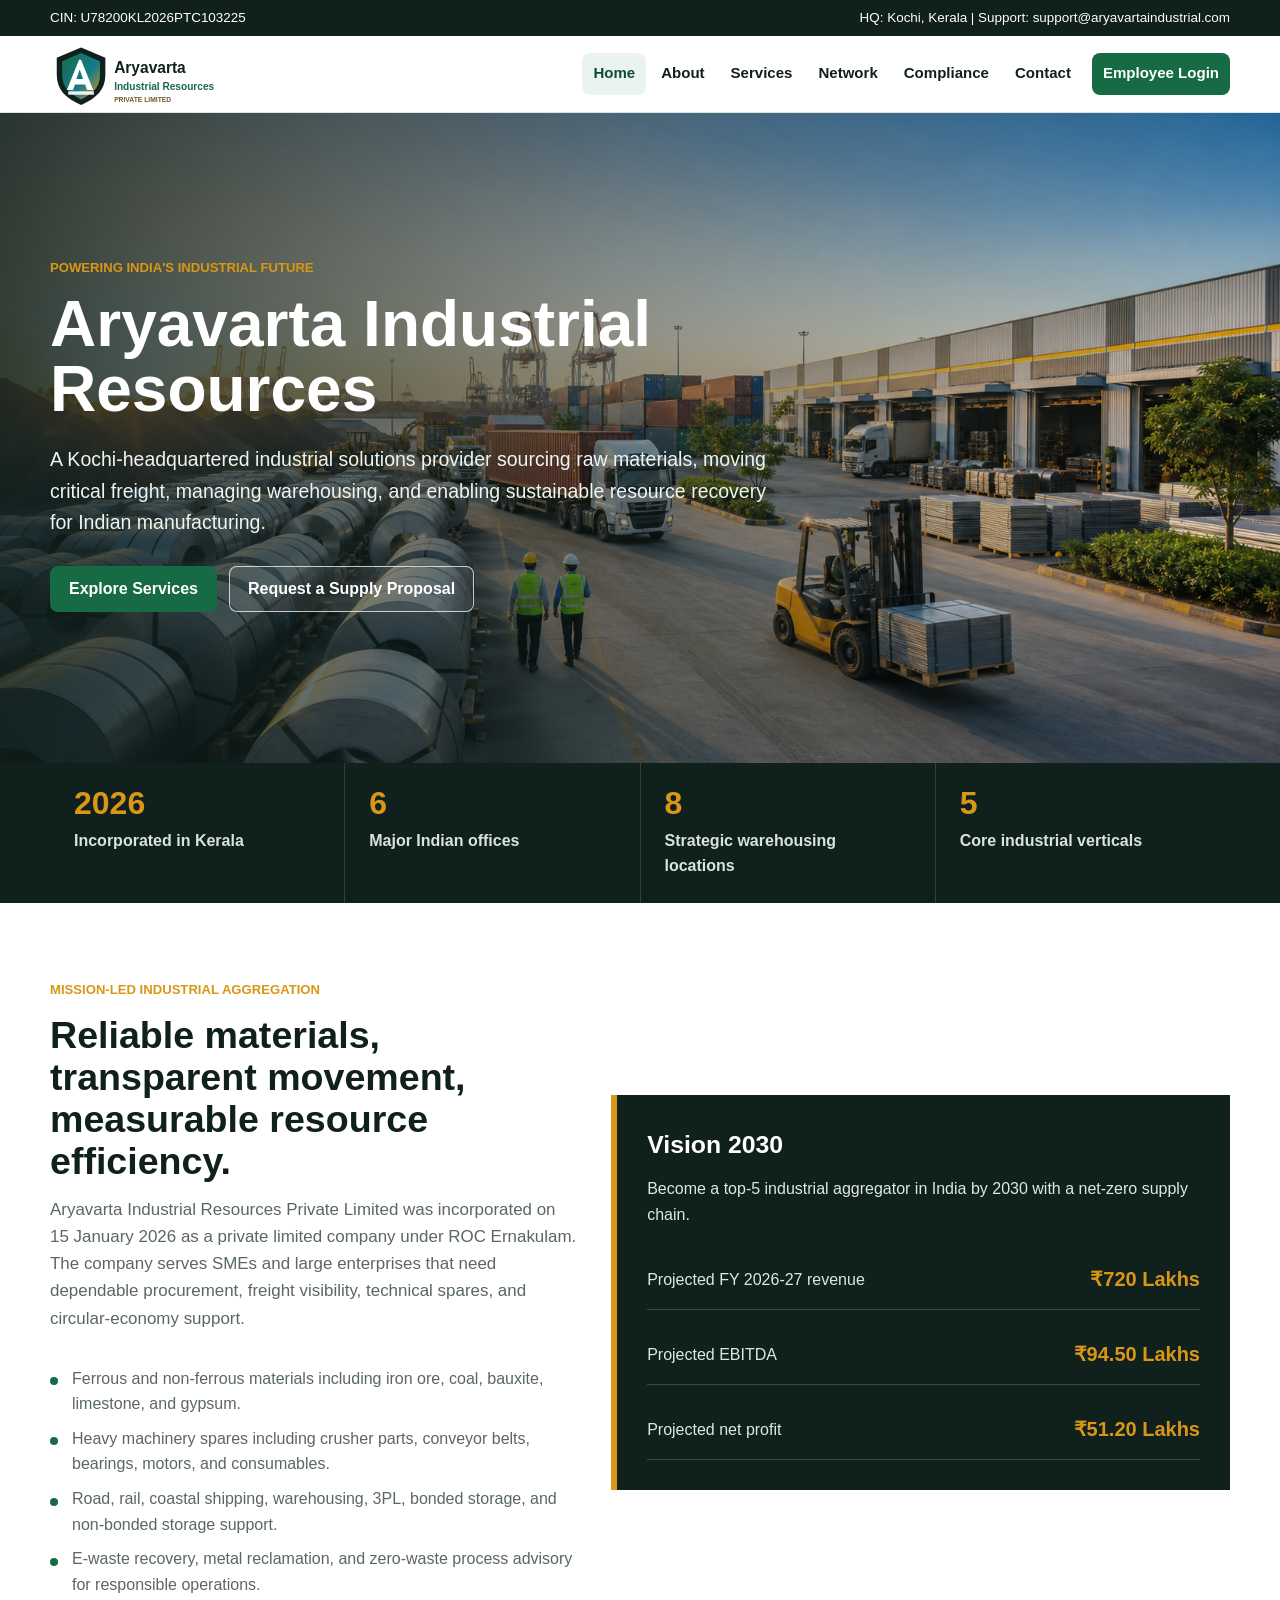
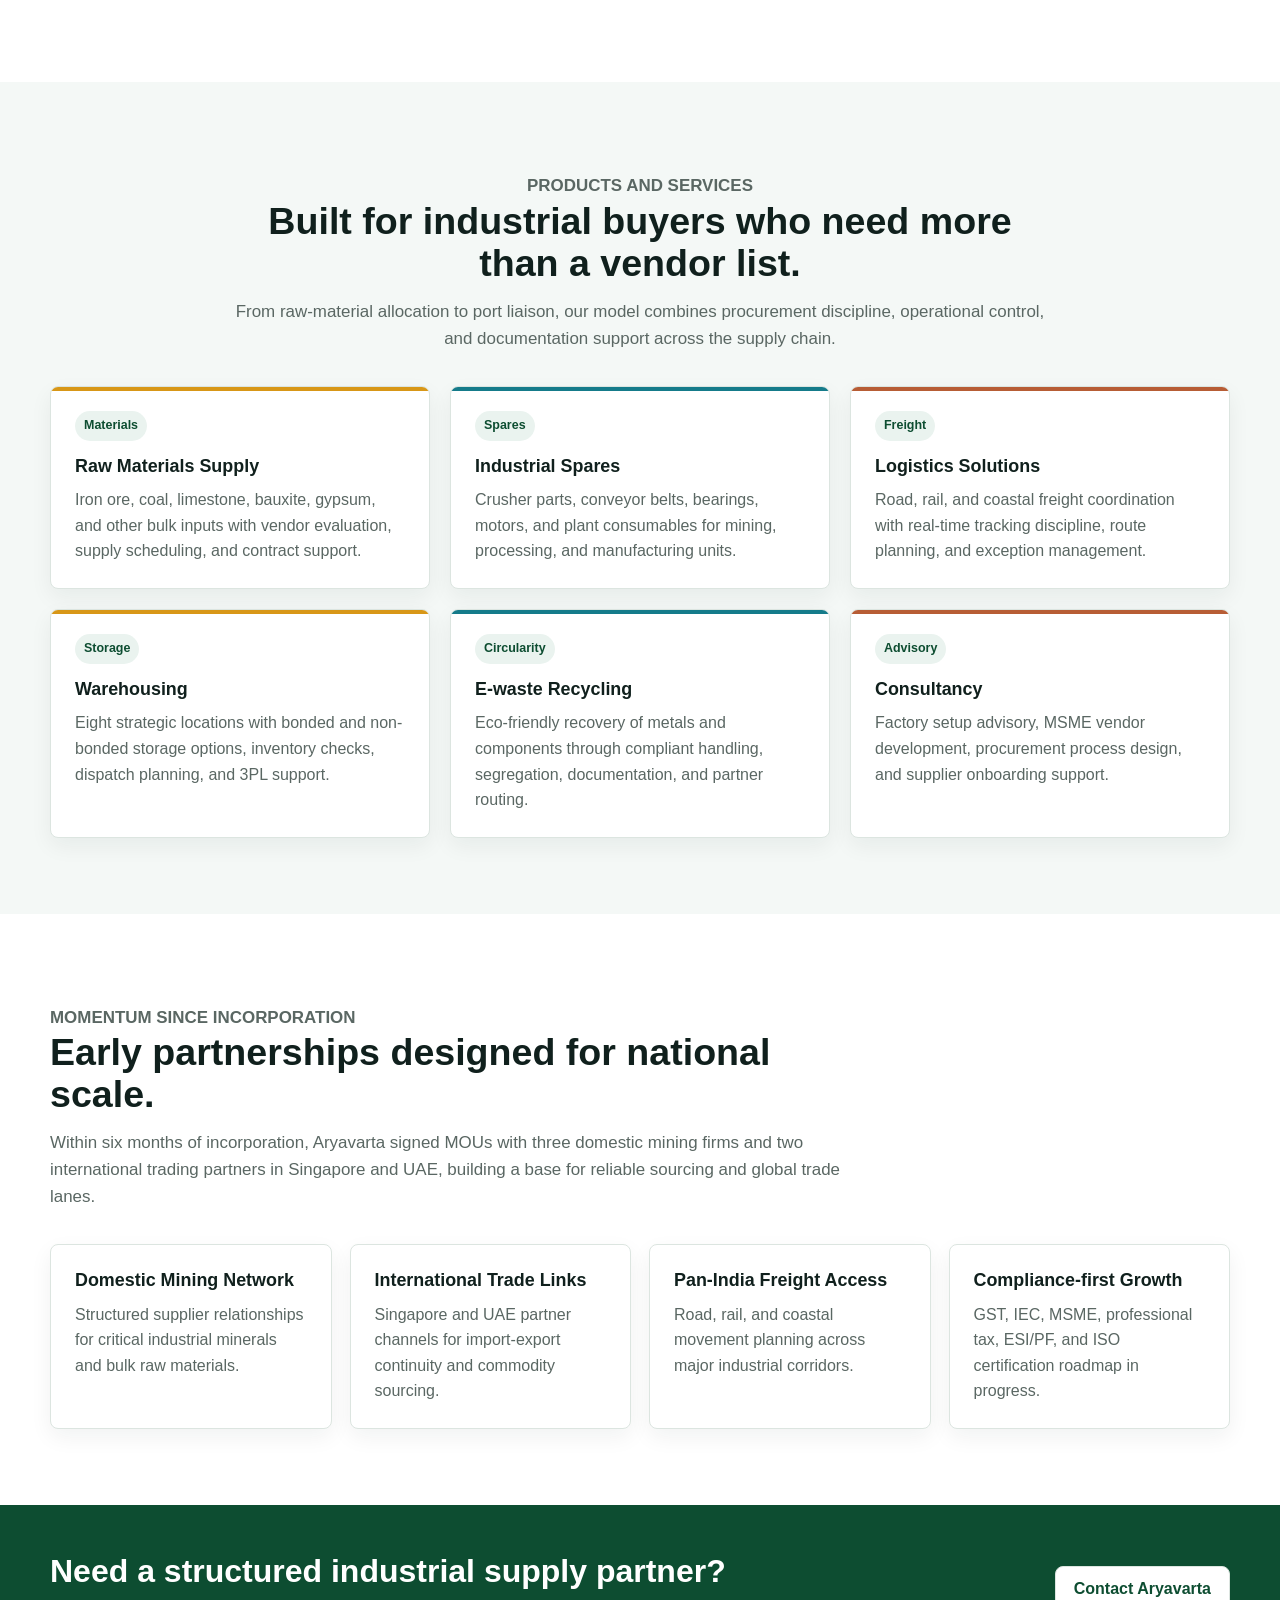
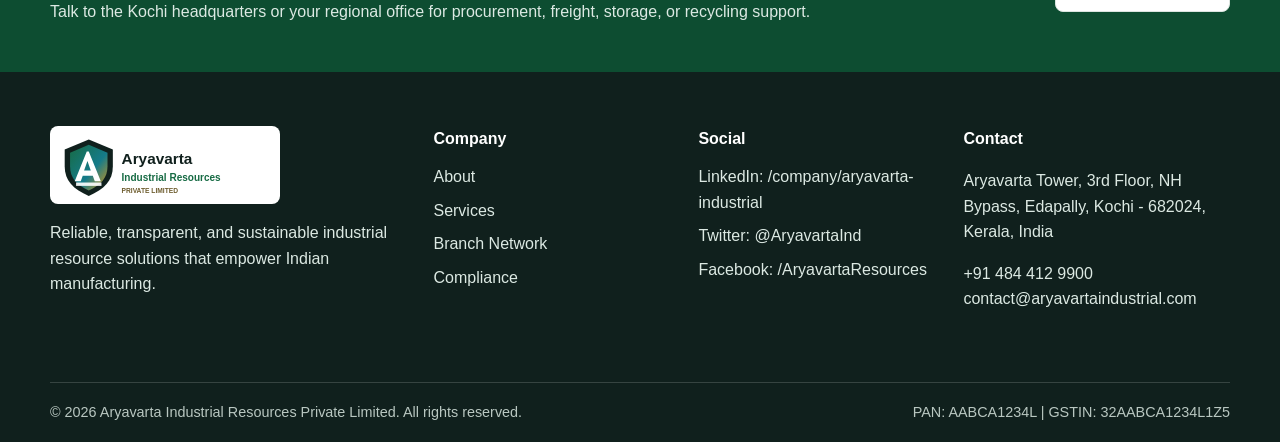
==== index.html @ 8ccda192 "Add files via upload" ====
<!doctype html>
<html lang="en">
<head>
  <meta charset="utf-8">
  <meta name="viewport" content="width=device-width, initial-scale=1">
  <title>Aryavarta Industrial Resources Private Limited</title>
  <meta name="description" content="Aryavarta Industrial Resources Private Limited is a Kochi-headquartered industrial solutions provider for raw materials, logistics, warehousing, spares, e-waste recycling, and MSME advisory.">
  <link rel="icon" href="assets/images/favicon.svg" type="image/svg+xml">
  <link rel="stylesheet" href="assets/css/styles.css">
</head>
<body>
  <a class="skip-link" href="#main">Skip to content</a>
  <header class="site-header">
    <div class="top-strip">
      <div class="wrap">
        <span>CIN: U78200KL2026PTC103225</span>
        <span>HQ: Kochi, Kerala | Support: support@aryavartaindustrial.com</span>
      </div>
    </div>
    <nav class="navbar" aria-label="Primary navigation">
      <div class="wrap">
        <a class="brand" href="index.html" aria-label="Aryavarta Industrial Resources home">
          <img src="assets/images/logo.svg" alt="Aryavarta Industrial Resources Private Limited">
        </a>
        <button class="nav-toggle" type="button" aria-label="Open navigation" aria-expanded="false">
          <span aria-hidden="true"></span>
        </button>
        <div class="primary-nav">
          <a href="index.html">Home</a>
          <a href="about.html">About</a>
          <a href="services.html">Services</a>
          <a href="network.html">Network</a>
          <a href="compliance.html">Compliance</a>
          <a href="contact.html">Contact</a>
          <a class="portal-link" href="employee-login.html">Employee Login</a>
        </div>
      </div>
    </nav>
  </header>

  <main id="main">
    <section class="hero">
      <div class="wrap">
        <div class="hero-copy">
          <p class="eyebrow">Powering India's Industrial Future</p>
          <h1>Aryavarta Industrial Resources</h1>
          <p class="lead">A Kochi-headquartered industrial solutions provider sourcing raw materials, moving critical freight, managing warehousing, and enabling sustainable resource recovery for Indian manufacturing.</p>
          <div class="hero-actions">
            <a class="button" href="services.html">Explore Services</a>
            <a class="button secondary" href="contact.html">Request a Supply Proposal</a>
          </div>
        </div>
      </div>
    </section>

    <section class="stats-band" aria-label="Company highlights">
      <div class="wrap">
        <div class="stats-grid">
          <div class="stat"><strong>2026</strong><span>Incorporated in Kerala</span></div>
          <div class="stat"><strong>6</strong><span>Major Indian offices</span></div>
          <div class="stat"><strong>8</strong><span>Strategic warehousing locations</span></div>
          <div class="stat"><strong>5</strong><span>Core industrial verticals</span></div>
        </div>
      </div>
    </section>

    <section class="section">
      <div class="wrap split-panel">
        <div>
          <p class="eyebrow">Mission-led industrial aggregation</p>
          <div class="section-header">
            <h2>Reliable materials, transparent movement, measurable resource efficiency.</h2>
            <p>Aryavarta Industrial Resources Private Limited was incorporated on 15 January 2026 as a private limited company under ROC Ernakulam. The company serves SMEs and large enterprises that need dependable procurement, freight visibility, technical spares, and circular-economy support.</p>
          </div>
          <ul class="check-list">
            <li>Ferrous and non-ferrous materials including iron ore, coal, bauxite, limestone, and gypsum.</li>
            <li>Heavy machinery spares including crusher parts, conveyor belts, bearings, motors, and consumables.</li>
            <li>Road, rail, coastal shipping, warehousing, 3PL, bonded storage, and non-bonded storage support.</li>
            <li>E-waste recovery, metal reclamation, and zero-waste process advisory for responsible operations.</li>
          </ul>
        </div>
        <aside class="highlight-panel">
          <h3>Vision 2030</h3>
          <p>Become a top-5 industrial aggregator in India by 2030 with a net-zero supply chain.</p>
          <div class="metric-list">
            <div class="metric-item"><span>Projected FY 2026-27 revenue</span><strong>&#8377;720 Lakhs</strong></div>
            <div class="metric-item"><span>Projected EBITDA</span><strong>&#8377;94.50 Lakhs</strong></div>
            <div class="metric-item"><span>Projected net profit</span><strong>&#8377;51.20 Lakhs</strong></div>
          </div>
        </aside>
      </div>
    </section>

    <section class="section soft">
      <div class="wrap">
        <div class="section-header center">
          <p class="eyebrow">Products and services</p>
          <h2>Built for industrial buyers who need more than a vendor list.</h2>
          <p>From raw-material allocation to port liaison, our model combines procurement discipline, operational control, and documentation support across the supply chain.</p>
        </div>
        <div class="grid-3">
          <article class="service-card">
            <span class="service-meta">Materials</span>
            <h3>Raw Materials Supply</h3>
            <p>Iron ore, coal, limestone, bauxite, gypsum, and other bulk inputs with vendor evaluation, supply scheduling, and contract support.</p>
          </article>
          <article class="service-card">
            <span class="service-meta">Spares</span>
            <h3>Industrial Spares</h3>
            <p>Crusher parts, conveyor belts, bearings, motors, and plant consumables for mining, processing, and manufacturing units.</p>
          </article>
          <article class="service-card">
            <span class="service-meta">Freight</span>
            <h3>Logistics Solutions</h3>
            <p>Road, rail, and coastal freight coordination with real-time tracking discipline, route planning, and exception management.</p>
          </article>
          <article class="service-card">
            <span class="service-meta">Storage</span>
            <h3>Warehousing</h3>
            <p>Eight strategic locations with bonded and non-bonded storage options, inventory checks, dispatch planning, and 3PL support.</p>
          </article>
          <article class="service-card">
            <span class="service-meta">Circularity</span>
            <h3>E-waste Recycling</h3>
            <p>Eco-friendly recovery of metals and components through compliant handling, segregation, documentation, and partner routing.</p>
          </article>
          <article class="service-card">
            <span class="service-meta">Advisory</span>
            <h3>Consultancy</h3>
            <p>Factory setup advisory, MSME vendor development, procurement process design, and supplier onboarding support.</p>
          </article>
        </div>
      </div>
    </section>

    <section class="section">
      <div class="wrap">
        <div class="section-header">
          <p class="eyebrow">Momentum since incorporation</p>
          <h2>Early partnerships designed for national scale.</h2>
          <p>Within six months of incorporation, Aryavarta signed MOUs with three domestic mining firms and two international trading partners in Singapore and UAE, building a base for reliable sourcing and global trade lanes.</p>
        </div>
        <div class="grid-4">
          <div class="card"><h3>Domestic Mining Network</h3><p>Structured supplier relationships for critical industrial minerals and bulk raw materials.</p></div>
          <div class="card"><h3>International Trade Links</h3><p>Singapore and UAE partner channels for import-export continuity and commodity sourcing.</p></div>
          <div class="card"><h3>Pan-India Freight Access</h3><p>Road, rail, and coastal movement planning across major industrial corridors.</p></div>
          <div class="card"><h3>Compliance-first Growth</h3><p>GST, IEC, MSME, professional tax, ESI/PF, and ISO certification roadmap in progress.</p></div>
        </div>
      </div>
    </section>

    <section class="cta-band">
      <div class="wrap">
        <div>
          <h2>Need a structured industrial supply partner?</h2>
          <p>Talk to the Kochi headquarters or your regional office for procurement, freight, storage, or recycling support.</p>
        </div>
        <a class="button light" href="contact.html">Contact Aryavarta</a>
      </div>
    </section>
  </main>

  <footer class="site-footer">
    <div class="wrap footer-main">
      <div>
        <img class="footer-logo" src="assets/images/logo.svg" alt="Aryavarta Industrial Resources">
        <p>Reliable, transparent, and sustainable industrial resource solutions that empower Indian manufacturing.</p>
      </div>
      <div>
        <h3>Company</h3>
        <ul>
          <li><a href="about.html">About</a></li>
          <li><a href="services.html">Services</a></li>
          <li><a href="network.html">Branch Network</a></li>
          <li><a href="compliance.html">Compliance</a></li>
        </ul>
      </div>
      <div>
        <h3>Social</h3>
        <ul>
          <li>LinkedIn: /company/aryavarta-industrial</li>
          <li>Twitter: @AryavartaInd</li>
          <li>Facebook: /AryavartaResources</li>
        </ul>
      </div>
      <div>
        <h3>Contact</h3>
        <p>Aryavarta Tower, 3rd Floor, NH Bypass, Edapally, Kochi - 682024, Kerala, India</p>
        <p>+91 484 412 9900<br>contact@aryavartaindustrial.com</p>
      </div>
    </div>
    <div class="wrap footer-bottom">
      <span>&copy; 2026 Aryavarta Industrial Resources Private Limited. All rights reserved.</span>
      <span>PAN: AABCA1234L | GSTIN: 32AABCA1234L1Z5</span>
    </div>
  </footer>
  <script src="assets/js/main.js"></script>
</body>
</html>
---- assets/css/styles.css ----
:root {
  --ink: #10201d;
  --text: #1d2b27;
  --muted: #5a6763;
  --line: #dce5e0;
  --soft: #f4f8f6;
  --white: #ffffff;
  --green: #176b44;
  --green-dark: #0d4d31;
  --teal: #157b8a;
  --gold: #d89717;
  --copper: #b75d35;
  --danger: #9e3330;
  --shadow: 0 16px 40px rgba(16, 32, 29, 0.12);
  --radius: 8px;
  --page: 1180px;
}

* {
  box-sizing: border-box;
}

html {
  scroll-behavior: smooth;
}

body {
  margin: 0;
  color: var(--text);
  background: var(--white);
  font-family: Arial, Helvetica, sans-serif;
  line-height: 1.6;
}

img {
  display: block;
  max-width: 100%;
}

a {
  color: inherit;
}

button,
input,
textarea,
select {
  font: inherit;
}

.wrap {
  width: min(var(--page), calc(100% - 40px));
  margin: 0 auto;
}

.site-header {
  position: sticky;
  top: 0;
  z-index: 40;
  background: rgba(255, 255, 255, 0.96);
  border-bottom: 1px solid var(--line);
  backdrop-filter: blur(12px);
}

.top-strip {
  background: var(--ink);
  color: var(--white);
  font-size: 0.84rem;
}

.top-strip .wrap {
  display: flex;
  justify-content: space-between;
  gap: 18px;
  padding: 7px 0;
}

.navbar .wrap {
  position: relative;
  display: flex;
  align-items: center;
  justify-content: space-between;
  gap: 20px;
  min-height: 76px;
}

.brand {
  display: inline-flex;
  align-items: center;
  gap: 12px;
  text-decoration: none;
  color: var(--ink);
  min-width: 238px;
}

.brand img {
  width: 216px;
  height: auto;
}

.primary-nav {
  display: flex;
  align-items: center;
  justify-content: flex-end;
  gap: 4px;
}

.primary-nav a {
  display: inline-flex;
  min-height: 42px;
  align-items: center;
  padding: 0 11px;
  border-radius: var(--radius);
  color: var(--ink);
  text-decoration: none;
  font-size: 0.94rem;
  font-weight: 700;
}

.primary-nav a:hover,
.primary-nav a:focus-visible,
.primary-nav a.active {
  color: var(--green-dark);
  background: #eaf3ef;
  outline: none;
}

.primary-nav .portal-link {
  margin-left: 6px;
  color: var(--white);
  background: var(--green);
}

.primary-nav .portal-link:hover,
.primary-nav .portal-link:focus-visible,
.primary-nav .portal-link.active {
  color: var(--white);
  background: var(--green-dark);
}

.nav-toggle {
  display: none;
  width: 44px;
  height: 44px;
  align-items: center;
  justify-content: center;
  border: 1px solid var(--line);
  border-radius: var(--radius);
  color: var(--ink);
  background: var(--white);
  cursor: pointer;
}

.nav-toggle span {
  display: block;
  width: 19px;
  height: 2px;
  background: currentColor;
  box-shadow: 0 6px 0 currentColor, 0 -6px 0 currentColor;
}

.hero {
  min-height: 650px;
  display: flex;
  align-items: center;
  color: var(--white);
  background-image:
    linear-gradient(90deg, rgba(16, 32, 29, 0.86), rgba(16, 32, 29, 0.45) 48%, rgba(16, 32, 29, 0.08)),
    url("../images/industrial-supply-chain-hero.png");
  background-position: center;
  background-size: cover;
}

.hero-copy {
  max-width: 820px;
  padding: 64px 0 70px;
}

.eyebrow {
  margin: 0 0 14px;
  color: var(--gold);
  font-size: 0.82rem;
  font-weight: 800;
  letter-spacing: 0;
  text-transform: uppercase;
}

.hero h1 {
  margin: 0;
  max-width: 780px;
  font-size: 4rem;
  line-height: 1.02;
  letter-spacing: 0;
}

.hero .lead {
  margin: 22px 0 0;
  max-width: 720px;
  color: #edf5f1;
  font-size: 1.22rem;
}

.hero-actions,
.action-row {
  display: flex;
  flex-wrap: wrap;
  align-items: center;
  gap: 12px;
  margin-top: 28px;
}

.button {
  display: inline-flex;
  min-height: 46px;
  align-items: center;
  justify-content: center;
  gap: 8px;
  padding: 0 18px;
  border: 1px solid transparent;
  border-radius: var(--radius);
  color: var(--white);
  background: var(--green);
  text-decoration: none;
  font-weight: 800;
  cursor: pointer;
}

.button:hover,
.button:focus-visible {
  background: var(--green-dark);
  outline: none;
}

.button.secondary {
  color: var(--white);
  border-color: rgba(255, 255, 255, 0.72);
  background: rgba(255, 255, 255, 0.08);
}

.button.secondary:hover,
.button.secondary:focus-visible {
  color: var(--ink);
  background: var(--white);
}

.button.light {
  color: var(--green-dark);
  border-color: var(--line);
  background: var(--white);
}

.button.light:hover,
.button.light:focus-visible {
  color: var(--white);
  background: var(--green-dark);
}

.stats-band {
  background: var(--ink);
  color: var(--white);
}

.stats-grid {
  display: grid;
  grid-template-columns: repeat(4, 1fr);
  gap: 1px;
  background: rgba(255, 255, 255, 0.14);
}

.stat {
  min-height: 118px;
  padding: 24px;
  background: var(--ink);
}

.stat strong {
  display: block;
  font-size: 2rem;
  line-height: 1;
  color: var(--gold);
}

.stat span {
  display: block;
  margin-top: 9px;
  color: #d7e4de;
  font-weight: 700;
}

.section {
  padding: 76px 0;
}

.section.soft {
  background: var(--soft);
}

.section.dark {
  color: var(--white);
  background: var(--ink);
}

.section-header {
  max-width: 820px;
  margin-bottom: 34px;
}

.section-header.center {
  margin-right: auto;
  margin-left: auto;
  text-align: center;
}

.section-header h2,
.page-hero h1 {
  margin: 0;
  color: var(--ink);
  font-size: 2.35rem;
  line-height: 1.12;
  letter-spacing: 0;
}

.section.dark .section-header h2,
.section.dark .section-header p,
.section.dark .eyebrow {
  color: var(--white);
}

.section-header p,
.page-hero p {
  margin: 14px 0 0;
  color: var(--muted);
  font-size: 1.06rem;
}

.section.dark p,
.section.dark li {
  color: #dce9e3;
}

.grid-2 {
  display: grid;
  grid-template-columns: minmax(0, 1fr) minmax(0, 1fr);
  gap: 28px;
}

.grid-3 {
  display: grid;
  grid-template-columns: repeat(3, minmax(0, 1fr));
  gap: 20px;
}

.grid-4 {
  display: grid;
  grid-template-columns: repeat(4, minmax(0, 1fr));
  gap: 18px;
}

.card,
.office-card,
.service-card,
.leader-card,
.contact-card,
.login-panel {
  border: 1px solid var(--line);
  border-radius: var(--radius);
  background: var(--white);
  box-shadow: 0 8px 22px rgba(16, 32, 29, 0.06);
}

.card,
.office-card,
.service-card,
.contact-card {
  padding: 24px;
}

.card h3,
.office-card h3,
.service-card h3,
.leader-card h3,
.contact-card h3 {
  margin: 0 0 9px;
  color: var(--ink);
  font-size: 1.12rem;
  line-height: 1.3;
}

.card p,
.office-card p,
.service-card p,
.contact-card p {
  margin: 0;
  color: var(--muted);
}

.service-card {
  position: relative;
  overflow: hidden;
}

.service-card::before {
  content: "";
  position: absolute;
  inset: 0 0 auto;
  height: 4px;
  background: var(--gold);
}

.service-card:nth-child(2)::before,
.service-card:nth-child(5)::before {
  background: var(--teal);
}

.service-card:nth-child(3)::before,
.service-card:nth-child(6)::before {
  background: var(--copper);
}

.service-meta {
  display: inline-flex;
  margin-bottom: 14px;
  padding: 5px 9px;
  border-radius: 999px;
  color: var(--green-dark);
  background: #eaf3ef;
  font-size: 0.78rem;
  font-weight: 800;
}

.feature-list,
.check-list,
.plain-list {
  margin: 16px 0 0;
  padding: 0;
  list-style: none;
}

.feature-list li,
.check-list li,
.plain-list li {
  position: relative;
  margin: 9px 0;
  padding-left: 22px;
  color: var(--muted);
}

.feature-list li::before,
.check-list li::before {
  content: "";
  position: absolute;
  left: 0;
  top: 0.72em;
  width: 8px;
  height: 8px;
  border-radius: 50%;
  background: var(--green);
}

.plain-list li::before {
  content: "";
  position: absolute;
  left: 0;
  top: 0.74em;
  width: 10px;
  height: 2px;
  background: var(--gold);
}

.split-panel {
  display: grid;
  grid-template-columns: minmax(0, 0.92fr) minmax(0, 1.08fr);
  gap: 34px;
  align-items: center;
}

.highlight-panel {
  padding: 30px;
  border-left: 6px solid var(--gold);
  background: var(--ink);
  color: var(--white);
}

.highlight-panel h3 {
  margin: 0 0 12px;
  font-size: 1.55rem;
}

.highlight-panel p {
  margin: 0;
  color: #dce9e3;
}

.metric-list {
  display: grid;
  gap: 14px;
  margin: 22px 0 0;
}

.metric-item {
  display: flex;
  align-items: center;
  justify-content: space-between;
  gap: 20px;
  padding: 14px 0;
  border-bottom: 1px solid rgba(255, 255, 255, 0.18);
}

.metric-item span {
  color: #dce9e3;
}

.metric-item strong {
  color: var(--gold);
  font-size: 1.25rem;
}

.page-hero {
  padding: 72px 0 54px;
  border-bottom: 1px solid var(--line);
  background:
    linear-gradient(90deg, rgba(244, 248, 246, 0.96), rgba(244, 248, 246, 0.88)),
    url("../images/industrial-supply-chain-hero.png");
  background-position: center;
  background-size: cover;
}

.breadcrumbs {
  margin: 0 0 12px;
  color: var(--green-dark);
  font-size: 0.88rem;
  font-weight: 800;
}

.leader-card {
  overflow: hidden;
}

.leader-top {
  display: flex;
  align-items: center;
  gap: 16px;
  padding: 20px;
  border-bottom: 1px solid var(--line);
}

.avatar {
  width: 58px;
  height: 58px;
  flex: 0 0 58px;
  display: grid;
  place-items: center;
  border-radius: 50%;
  color: var(--white);
  background: var(--green);
  font-weight: 900;
}

.leader-body {
  padding: 20px;
}

.leader-body p {
  margin: 0;
  color: var(--muted);
}

.definition-table,
.data-table {
  width: 100%;
  border-collapse: collapse;
  overflow: hidden;
  border: 1px solid var(--line);
  border-radius: var(--radius);
  background: var(--white);
}

.definition-table th,
.definition-table td,
.data-table th,
.data-table td {
  padding: 14px 16px;
  border-bottom: 1px solid var(--line);
  text-align: left;
  vertical-align: top;
}

.definition-table th,
.data-table th {
  width: 34%;
  color: var(--ink);
  background: #edf4f1;
}

.data-table thead th {
  width: auto;
  color: var(--white);
  background: var(--ink);
}

.definition-table tr:last-child th,
.definition-table tr:last-child td,
.data-table tr:last-child th,
.data-table tr:last-child td {
  border-bottom: 0;
}

.timeline {
  display: grid;
  gap: 18px;
  margin-top: 24px;
}

.timeline-item {
  display: grid;
  grid-template-columns: 130px 1fr;
  gap: 20px;
  padding: 20px 0;
  border-bottom: 1px solid var(--line);
}

.timeline-item time {
  color: var(--green-dark);
  font-weight: 900;
}

.timeline-item h3 {
  margin: 0 0 6px;
  color: var(--ink);
}

.timeline-item p {
  margin: 0;
  color: var(--muted);
}

.network-map {
  display: grid;
  grid-template-columns: repeat(6, 1fr);
  gap: 10px;
  margin-top: 28px;
}

.network-node {
  min-height: 112px;
  display: flex;
  flex-direction: column;
  justify-content: space-between;
  padding: 16px;
  border: 1px solid var(--line);
  border-radius: var(--radius);
  background: var(--white);
}

.network-node strong {
  color: var(--ink);
}

.network-node span {
  color: var(--muted);
  font-size: 0.88rem;
}

.network-node.hq {
  color: var(--white);
  border-color: var(--green-dark);
  background: var(--green-dark);
}

.network-node.hq strong,
.network-node.hq span {
  color: var(--white);
}

.contact-layout,
.login-layout {
  display: grid;
  grid-template-columns: minmax(0, 0.9fr) minmax(0, 1.1fr);
  gap: 28px;
  align-items: start;
}

.form {
  display: grid;
  gap: 16px;
}

.field {
  display: grid;
  gap: 7px;
}

.field label {
  color: var(--ink);
  font-weight: 800;
}

.field input,
.field textarea,
.field select {
  width: 100%;
  min-height: 46px;
  padding: 10px 12px;
  border: 1px solid #cbd8d2;
  border-radius: var(--radius);
  color: var(--text);
  background: var(--white);
}

.field textarea {
  min-height: 126px;
  resize: vertical;
}

.field input:focus,
.field textarea:focus,
.field select:focus {
  border-color: var(--teal);
  outline: 3px solid rgba(21, 123, 138, 0.16);
}

.form-note,
.form-status {
  margin: 0;
  color: var(--muted);
  font-size: 0.92rem;
}

.form-status.success {
  color: var(--green-dark);
  font-weight: 800;
}

.form-status.error {
  color: var(--danger);
  font-weight: 800;
}

.login-panel {
  padding: 28px;
}

.login-panel h2 {
  margin: 0 0 8px;
  color: var(--ink);
}

.credential-note {
  padding: 12px 14px;
  border: 1px solid #f0d796;
  border-radius: var(--radius);
  color: #60450b;
  background: #fff8e6;
  font-size: 0.92rem;
}

.portal-panel {
  display: none;
  padding: 28px;
  border: 1px solid var(--line);
  border-radius: var(--radius);
  background: var(--white);
  box-shadow: var(--shadow);
}

.portal-panel.active {
  display: block;
}

.portal-grid {
  display: grid;
  grid-template-columns: repeat(3, minmax(0, 1fr));
  gap: 16px;
  margin-top: 20px;
}

.portal-tile {
  padding: 18px;
  border: 1px solid var(--line);
  border-radius: var(--radius);
  background: var(--soft);
}

.portal-tile strong {
  display: block;
  color: var(--ink);
}

.portal-tile span {
  color: var(--muted);
  font-size: 0.9rem;
}

.office-directory {
  display: grid;
  gap: 14px;
}

.office-card small {
  display: block;
  margin-bottom: 9px;
  color: var(--green-dark);
  font-weight: 900;
}

.cta-band {
  padding: 48px 0;
  color: var(--white);
  background: var(--green-dark);
}

.cta-band .wrap {
  display: flex;
  align-items: center;
  justify-content: space-between;
  gap: 24px;
}

.cta-band h2 {
  margin: 0;
  font-size: 2rem;
  line-height: 1.15;
}

.cta-band p {
  margin: 9px 0 0;
  color: #dce9e3;
}

.site-footer {
  color: #dce9e3;
  background: var(--ink);
}

.footer-main {
  display: grid;
  grid-template-columns: 1.2fr 0.8fr 0.8fr 0.9fr;
  gap: 28px;
  padding: 54px 0;
}

.footer-main h3 {
  margin: 0 0 12px;
  color: var(--white);
  font-size: 1rem;
}

.footer-main p,
.footer-main li,
.footer-main a {
  color: #dce9e3;
  text-decoration: none;
}

.footer-main ul {
  margin: 0;
  padding: 0;
  list-style: none;
}

.footer-main li {
  margin: 8px 0;
}

.footer-logo {
  width: 230px;
  max-width: 100%;
  padding: 8px;
  border-radius: var(--radius);
  background: var(--white);
}

.footer-bottom {
  display: flex;
  justify-content: space-between;
  gap: 20px;
  padding: 18px 0;
  border-top: 1px solid rgba(255, 255, 255, 0.16);
  color: #b9c7c1;
  font-size: 0.9rem;
}

.skip-link {
  position: absolute;
  left: 16px;
  top: -80px;
  z-index: 80;
  padding: 10px 12px;
  color: var(--white);
  background: var(--green-dark);
  border-radius: var(--radius);
}

.skip-link:focus {
  top: 16px;
}

@media (max-width: 1020px) {
  .primary-nav {
    position: absolute;
    top: 76px;
    right: 0;
    left: 0;
    display: none;
    flex-direction: column;
    align-items: stretch;
    padding: 12px;
    border: 1px solid var(--line);
    border-radius: var(--radius);
    background: var(--white);
    box-shadow: var(--shadow);
  }

  .primary-nav.open {
    display: flex;
  }

  .primary-nav a,
  .primary-nav .portal-link {
    min-height: 46px;
    margin-left: 0;
    justify-content: flex-start;
  }

  .nav-toggle {
    display: inline-flex;
  }

  .grid-4,
  .stats-grid {
    grid-template-columns: repeat(2, 1fr);
  }

  .grid-3,
  .network-map,
  .footer-main,
  .portal-grid {
    grid-template-columns: repeat(2, minmax(0, 1fr));
  }

  .split-panel,
  .contact-layout,
  .login-layout {
    grid-template-columns: 1fr;
  }

  .hero {
    min-height: 590px;
  }

  .hero h1 {
    font-size: 3.1rem;
  }
}

@media (max-width: 720px) {
  .wrap {
    width: min(100% - 28px, var(--page));
  }

  .top-strip .wrap,
  .cta-band .wrap,
  .footer-bottom {
    flex-direction: column;
    align-items: flex-start;
  }

  .top-strip .wrap {
    gap: 4px;
  }

  .brand {
    min-width: auto;
  }

  .brand img {
    width: 188px;
  }

  .hero {
    min-height: 560px;
    background-position: center right;
  }

  .hero-copy {
    padding: 48px 0 58px;
  }

  .hero h1 {
    font-size: 2.45rem;
    line-height: 1.08;
  }

  .hero .lead {
    font-size: 1.04rem;
  }

  .section {
    padding: 56px 0;
  }

  .section-header h2,
  .page-hero h1,
  .cta-band h2 {
    font-size: 2rem;
  }

  .grid-2,
  .grid-3,
  .grid-4,
  .stats-grid,
  .network-map,
  .footer-main,
  .portal-grid {
    grid-template-columns: 1fr;
  }

  .timeline-item {
    grid-template-columns: 1fr;
    gap: 6px;
  }

  .definition-table th,
  .definition-table td,
  .data-table th,
  .data-table td {
    display: block;
    width: 100%;
  }

  .definition-table th,
  .data-table th {
    border-bottom: 0;
  }
}
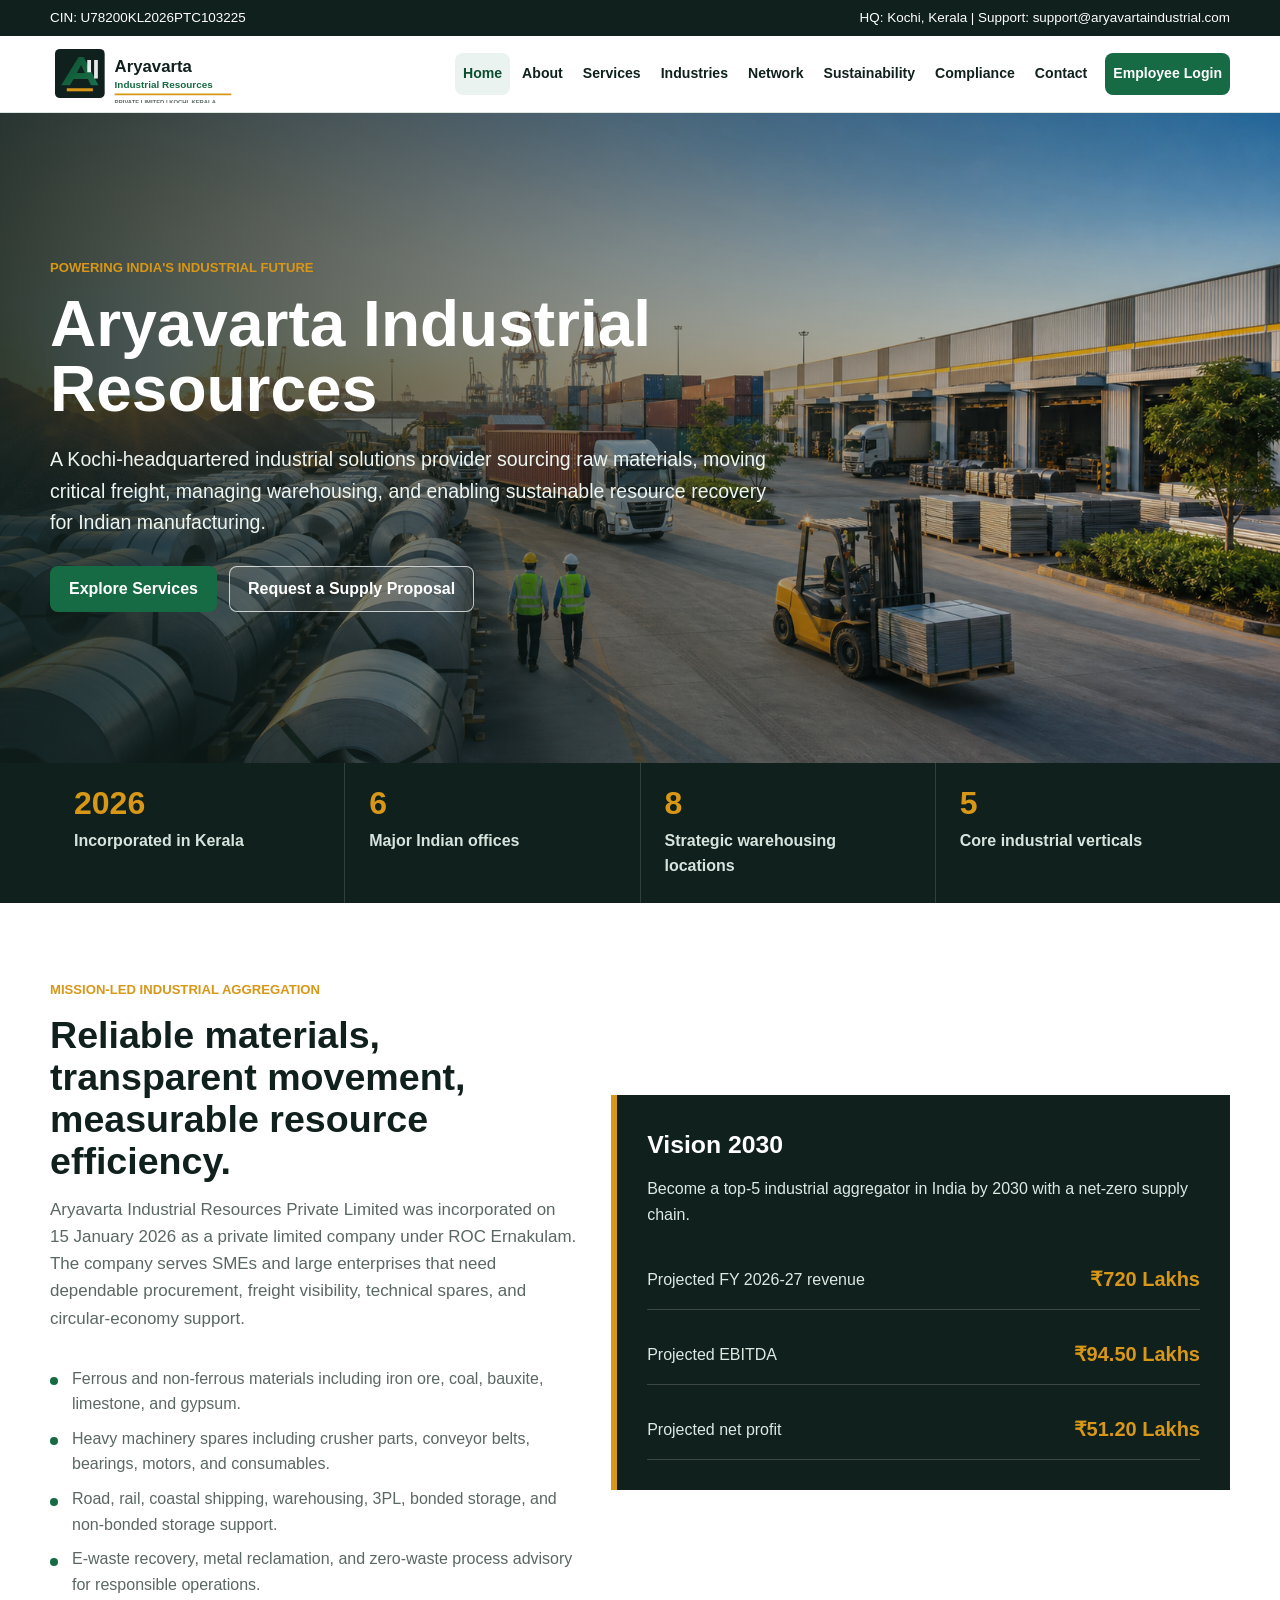
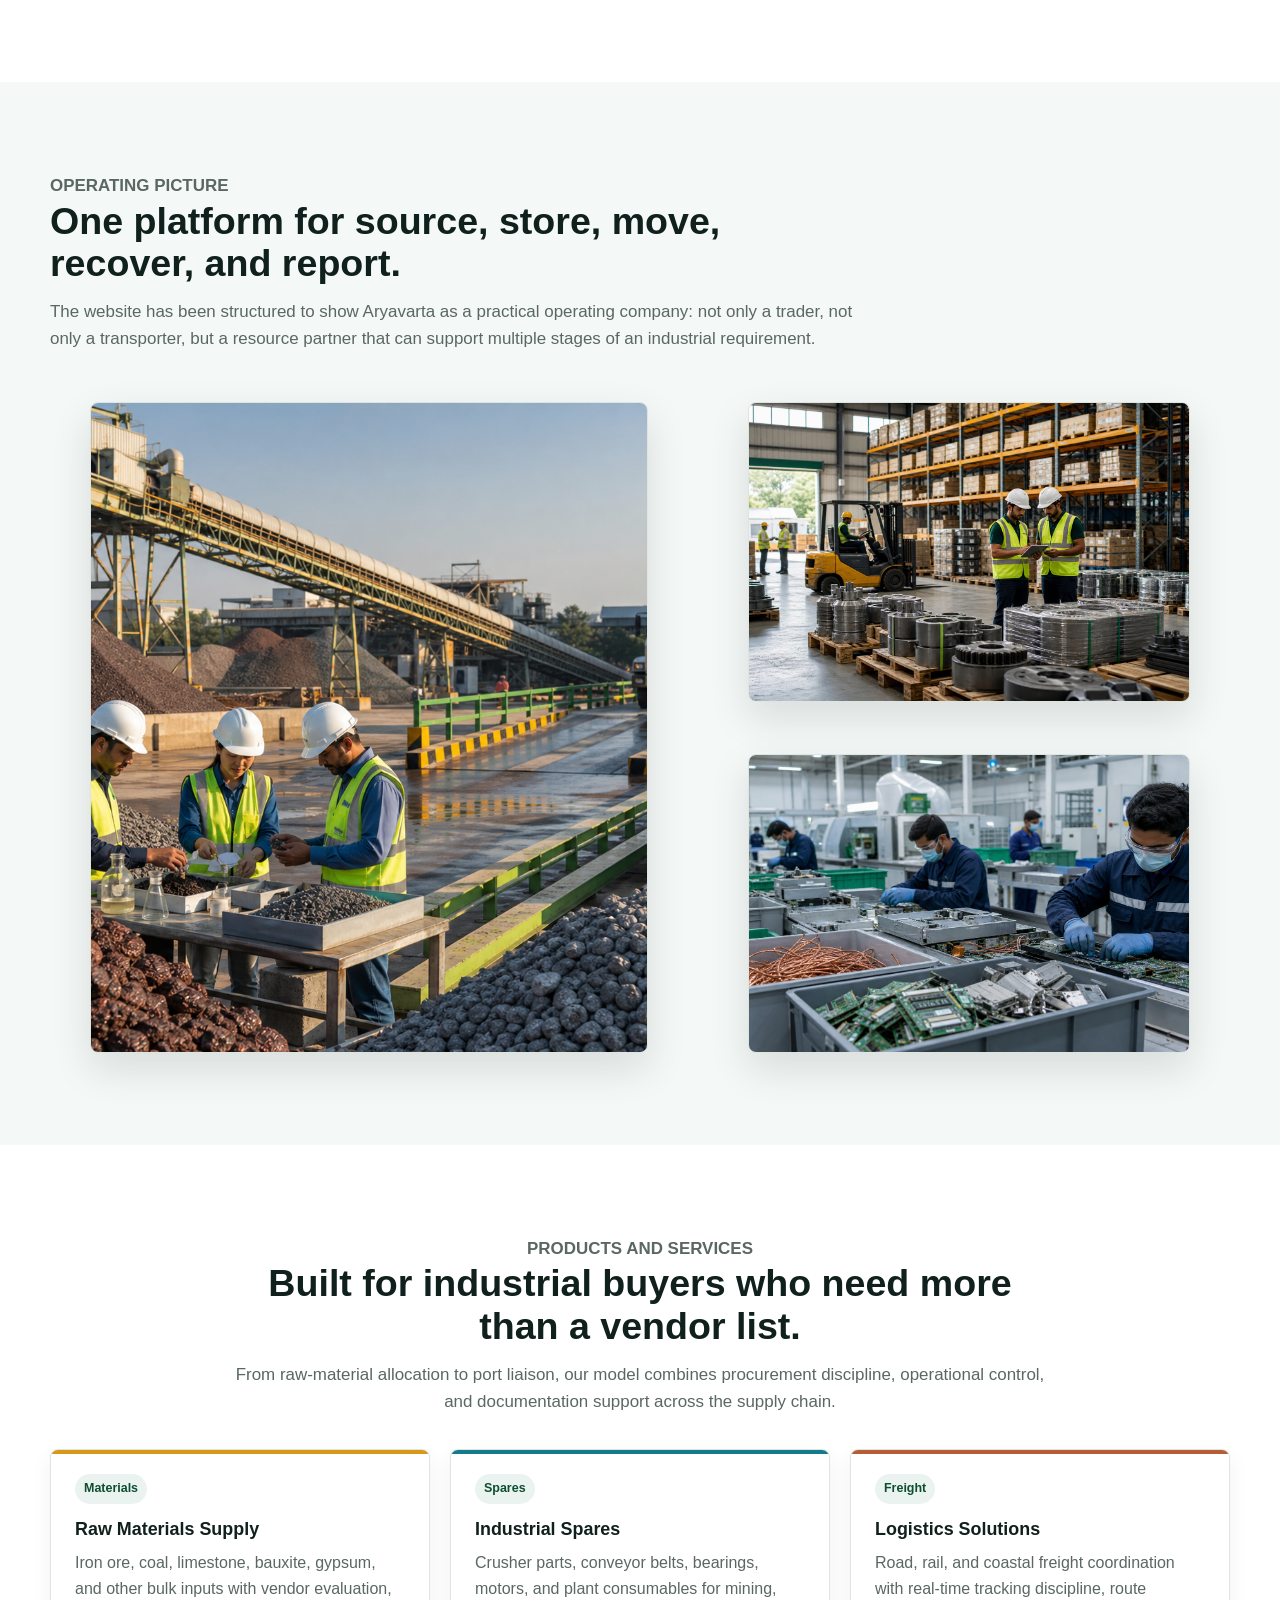
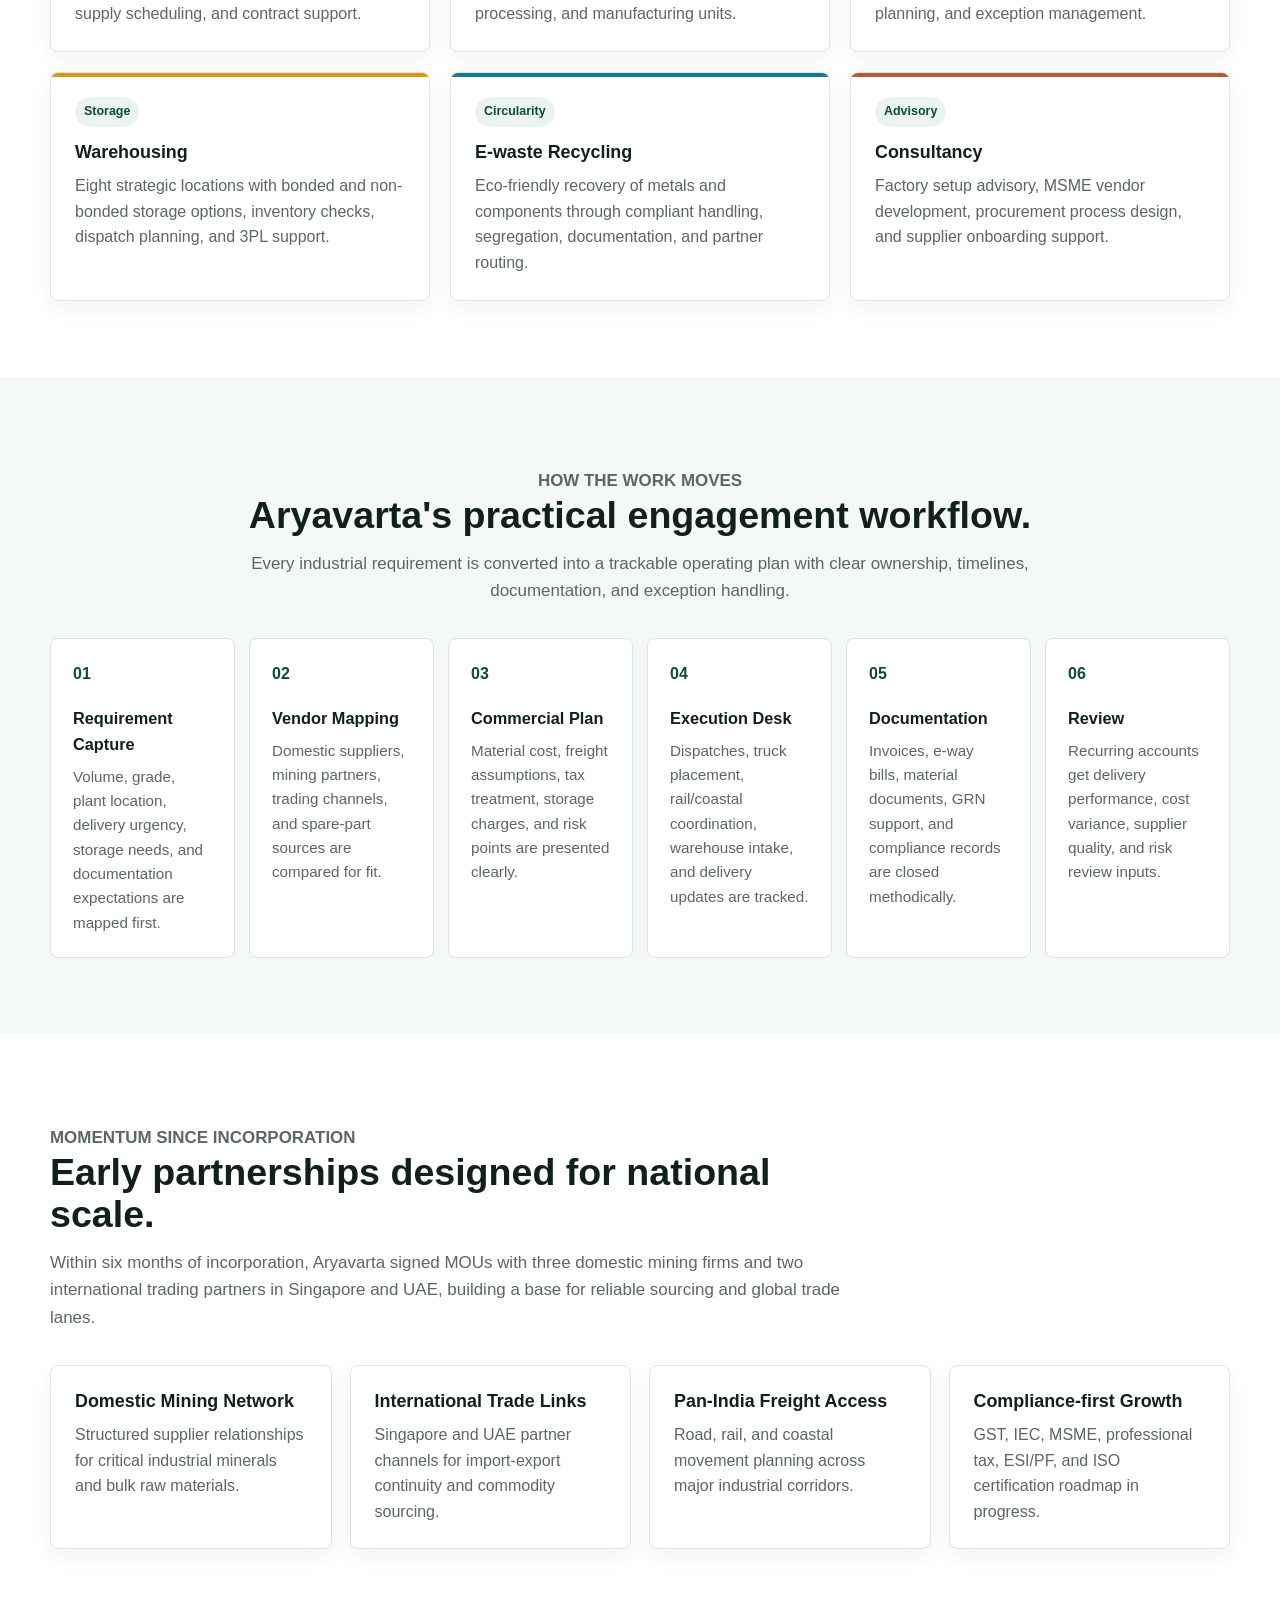
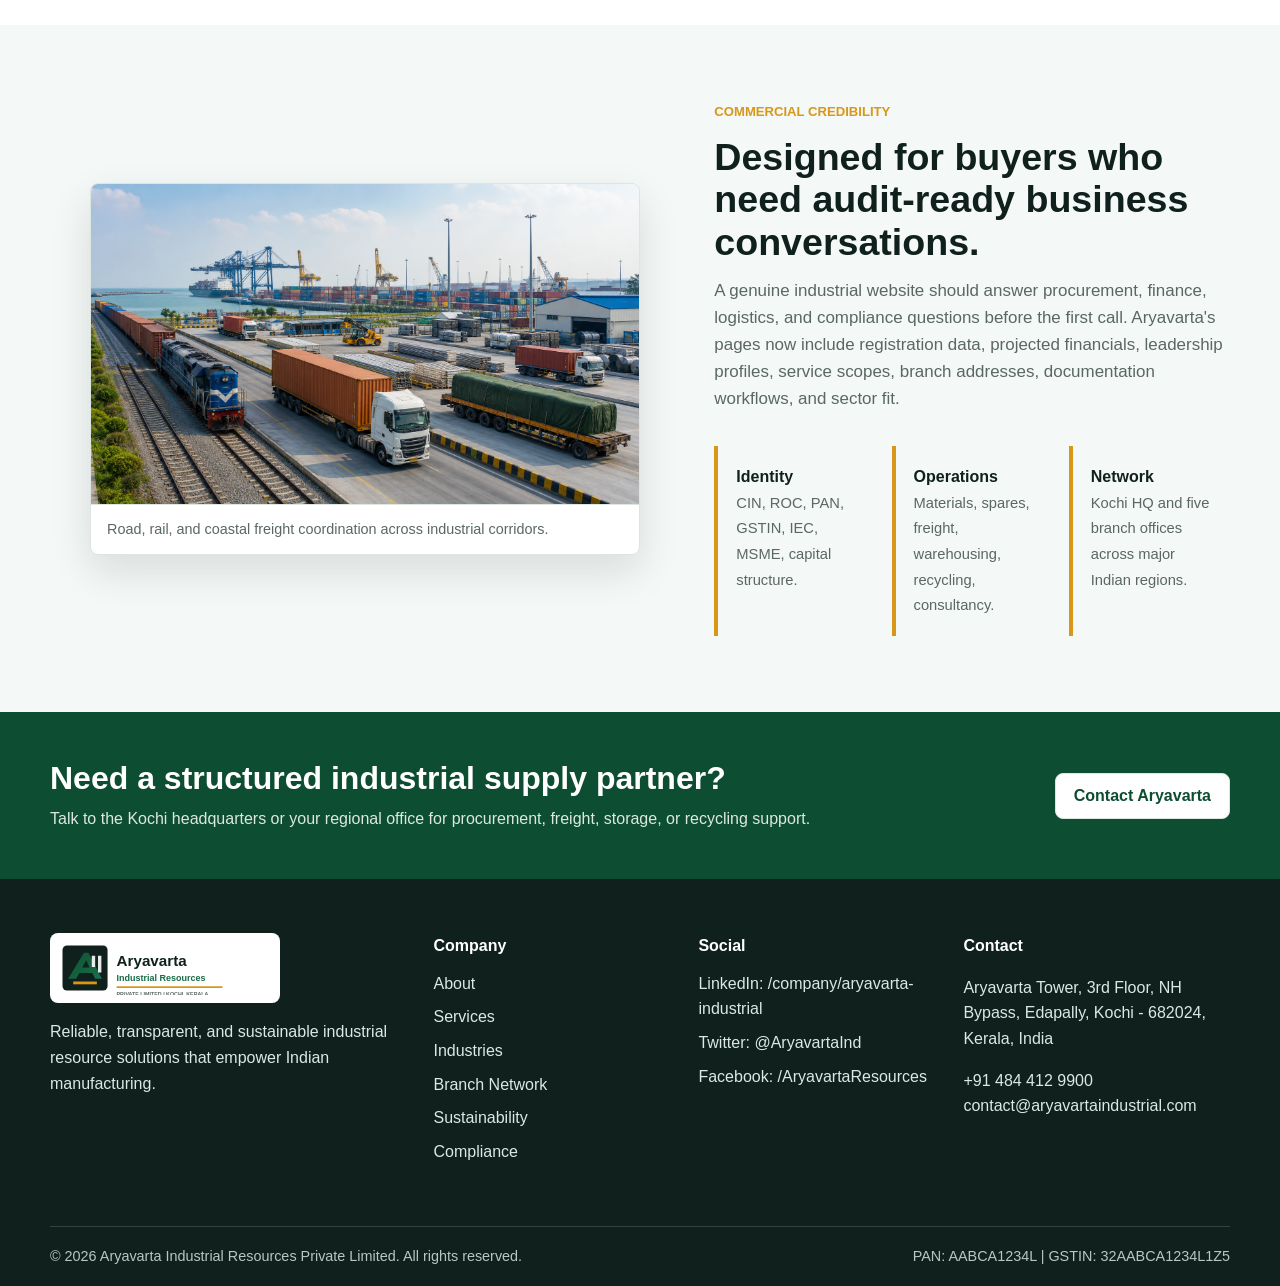
==== commit 729aa4d7: "Add files via upload" ====
--- a/index.html
+++ b/index.html
@@ -29,7 +29,9 @@
           <a href="index.html">Home</a>
           <a href="about.html">About</a>
           <a href="services.html">Services</a>
+          <a href="industries.html">Industries</a>
           <a href="network.html">Network</a>
+          <a href="sustainability.html">Sustainability</a>
           <a href="compliance.html">Compliance</a>
           <a href="contact.html">Contact</a>
           <a class="portal-link" href="employee-login.html">Employee Login</a>
@@ -93,6 +95,32 @@
 
     <section class="section soft">
       <div class="wrap">
+        <div class="section-header">
+          <p class="eyebrow">Operating picture</p>
+          <h2>One platform for source, store, move, recover, and report.</h2>
+          <p>The website has been structured to show Aryavarta as a practical operating company: not only a trader, not only a transporter, but a resource partner that can support multiple stages of an industrial requirement.</p>
+        </div>
+        <div class="media-grid">
+          <figure class="image-card">
+            <img src="assets/images/raw-materials-yard.png" alt="Organized raw material handling yard with industrial stockpiles and quality control">
+            <figcaption class="caption">Bulk raw-material handling, sampling, staging, and dispatch coordination.</figcaption>
+          </figure>
+          <div class="media-stack">
+            <figure class="image-card">
+              <img src="assets/images/warehouse-operations.png" alt="Industrial warehouse with machinery spares and workers reviewing inventory">
+              <figcaption class="caption">Warehouse and spares control for plant continuity.</figcaption>
+            </figure>
+            <figure class="image-card">
+              <img src="assets/images/ewaste-recovery-facility.png" alt="Clean e-waste recycling facility with sorted components">
+              <figcaption class="caption">E-waste recovery and circular-economy handling.</figcaption>
+            </figure>
+          </div>
+        </div>
+      </div>
+    </section>
+
+    <section class="section">
+      <div class="wrap">
         <div class="section-header center">
           <p class="eyebrow">Products and services</p>
           <h2>Built for industrial buyers who need more than a vendor list.</h2>
@@ -129,6 +157,24 @@
             <h3>Consultancy</h3>
             <p>Factory setup advisory, MSME vendor development, procurement process design, and supplier onboarding support.</p>
           </article>
+        </div>
+      </div>
+    </section>
+
+    <section class="section soft">
+      <div class="wrap">
+        <div class="section-header center">
+          <p class="eyebrow">How the work moves</p>
+          <h2>Aryavarta's practical engagement workflow.</h2>
+          <p>Every industrial requirement is converted into a trackable operating plan with clear ownership, timelines, documentation, and exception handling.</p>
+        </div>
+        <div class="process-grid">
+          <div class="process-step"><h3>Requirement Capture</h3><p>Volume, grade, plant location, delivery urgency, storage needs, and documentation expectations are mapped first.</p></div>
+          <div class="process-step"><h3>Vendor Mapping</h3><p>Domestic suppliers, mining partners, trading channels, and spare-part sources are compared for fit.</p></div>
+          <div class="process-step"><h3>Commercial Plan</h3><p>Material cost, freight assumptions, tax treatment, storage charges, and risk points are presented clearly.</p></div>
+          <div class="process-step"><h3>Execution Desk</h3><p>Dispatches, truck placement, rail/coastal coordination, warehouse intake, and delivery updates are tracked.</p></div>
+          <div class="process-step"><h3>Documentation</h3><p>Invoices, e-way bills, material documents, GRN support, and compliance records are closed methodically.</p></div>
+          <div class="process-step"><h3>Review</h3><p>Recurring accounts get delivery performance, cost variance, supplier quality, and risk review inputs.</p></div>
         </div>
       </div>
     </section>
@@ -149,6 +195,27 @@
       </div>
     </section>
 
+    <section class="section soft">
+      <div class="wrap split-panel reverse">
+        <figure class="image-card">
+          <img src="assets/images/coastal-freight-network.png" alt="Port-side logistics yard with trucks, rail line, containers, and cranes">
+          <figcaption class="caption">Road, rail, and coastal freight coordination across industrial corridors.</figcaption>
+        </figure>
+        <div>
+          <p class="eyebrow">Commercial credibility</p>
+          <div class="section-header">
+            <h2>Designed for buyers who need audit-ready business conversations.</h2>
+            <p>A genuine industrial website should answer procurement, finance, logistics, and compliance questions before the first call. Aryavarta's pages now include registration data, projected financials, leadership profiles, service scopes, branch addresses, documentation workflows, and sector fit.</p>
+          </div>
+          <div class="document-grid">
+            <div class="document-item"><strong>Identity</strong><span>CIN, ROC, PAN, GSTIN, IEC, MSME, capital structure.</span></div>
+            <div class="document-item"><strong>Operations</strong><span>Materials, spares, freight, warehousing, recycling, consultancy.</span></div>
+            <div class="document-item"><strong>Network</strong><span>Kochi HQ and five branch offices across major Indian regions.</span></div>
+          </div>
+        </div>
+      </div>
+    </section>
+
     <section class="cta-band">
       <div class="wrap">
         <div>
@@ -171,7 +238,9 @@
         <ul>
           <li><a href="about.html">About</a></li>
           <li><a href="services.html">Services</a></li>
+          <li><a href="industries.html">Industries</a></li>
           <li><a href="network.html">Branch Network</a></li>
+          <li><a href="sustainability.html">Sustainability</a></li>
           <li><a href="compliance.html">Compliance</a></li>
         </ul>
       </div>
--- a/assets/css/styles.css
+++ b/assets/css/styles.css
@@ -94,7 +94,7 @@
 }
 
 .brand img {
-  width: 216px;
+  width: 236px;
   height: auto;
 }
 
@@ -109,11 +109,11 @@
   display: inline-flex;
   min-height: 42px;
   align-items: center;
-  padding: 0 11px;
+  padding: 0 8px;
   border-radius: var(--radius);
   color: var(--ink);
   text-decoration: none;
-  font-size: 0.94rem;
+  font-size: 0.88rem;
   font-weight: 700;
 }
 
@@ -356,9 +356,16 @@
   gap: 18px;
 }
 
+.grid-5 {
+  display: grid;
+  grid-template-columns: repeat(5, minmax(0, 1fr));
+  gap: 14px;
+}
+
 .card,
 .office-card,
 .service-card,
+.sector-card,
 .leader-card,
 .contact-card,
 .login-panel {
@@ -371,6 +378,7 @@
 .card,
 .office-card,
 .service-card,
+.sector-card,
 .contact-card {
   padding: 24px;
 }
@@ -397,6 +405,23 @@
 .service-card {
   position: relative;
   overflow: hidden;
+}
+
+.sector-card {
+  display: flex;
+  min-height: 290px;
+  flex-direction: column;
+  justify-content: space-between;
+}
+
+.sector-card h3 {
+  margin: 0 0 10px;
+  color: var(--ink);
+}
+
+.sector-card p {
+  margin: 0;
+  color: var(--muted);
 }
 
 .service-card::before {
@@ -474,6 +499,189 @@
   align-items: center;
 }
 
+.split-panel.reverse {
+  grid-template-columns: minmax(0, 1.1fr) minmax(0, 0.9fr);
+}
+
+.image-card {
+  overflow: hidden;
+  border: 1px solid var(--line);
+  border-radius: var(--radius);
+  background: var(--white);
+  box-shadow: var(--shadow);
+}
+
+.image-card img {
+  width: 100%;
+  height: 100%;
+  min-height: 320px;
+  object-fit: cover;
+}
+
+.caption {
+  margin: 0;
+  padding: 13px 16px;
+  color: var(--muted);
+  border-top: 1px solid var(--line);
+  font-size: 0.9rem;
+}
+
+.media-grid {
+  display: grid;
+  grid-template-columns: 1.1fr 0.9fr;
+  gap: 20px;
+  align-items: stretch;
+}
+
+.media-stack {
+  display: grid;
+  gap: 20px;
+}
+
+.media-stack .image-card img {
+  min-height: 210px;
+}
+
+.process-grid {
+  display: grid;
+  grid-template-columns: repeat(6, minmax(0, 1fr));
+  gap: 14px;
+  counter-reset: step;
+}
+
+.process-step {
+  position: relative;
+  min-height: 210px;
+  padding: 22px;
+  border: 1px solid var(--line);
+  border-radius: var(--radius);
+  background: var(--white);
+}
+
+.process-step::before {
+  counter-increment: step;
+  content: "0" counter(step);
+  display: inline-flex;
+  margin-bottom: 18px;
+  color: var(--green-dark);
+  font-weight: 900;
+}
+
+.process-step h3 {
+  margin: 0 0 8px;
+  color: var(--ink);
+  font-size: 1.02rem;
+}
+
+.process-step p {
+  margin: 0;
+  color: var(--muted);
+  font-size: 0.95rem;
+}
+
+.document-grid {
+  display: grid;
+  grid-template-columns: repeat(3, minmax(0, 1fr));
+  gap: 16px;
+}
+
+.document-item {
+  padding: 18px;
+  border-left: 4px solid var(--gold);
+  background: var(--soft);
+}
+
+.document-item strong {
+  display: block;
+  color: var(--ink);
+}
+
+.document-item span {
+  color: var(--muted);
+  font-size: 0.92rem;
+}
+
+.kpi-strip {
+  display: grid;
+  grid-template-columns: repeat(5, minmax(0, 1fr));
+  gap: 1px;
+  margin-top: 28px;
+  background: var(--line);
+  border: 1px solid var(--line);
+}
+
+.kpi-strip div {
+  padding: 18px;
+  background: var(--white);
+}
+
+.kpi-strip strong {
+  display: block;
+  color: var(--green-dark);
+  font-size: 1.3rem;
+}
+
+.kpi-strip span {
+  color: var(--muted);
+  font-size: 0.9rem;
+}
+
+.quote-panel {
+  padding: 30px;
+  border: 1px solid var(--line);
+  border-radius: var(--radius);
+  background: var(--white);
+  box-shadow: var(--shadow);
+}
+
+.quote-panel blockquote {
+  margin: 0;
+  color: var(--ink);
+  font-size: 1.35rem;
+  line-height: 1.35;
+  font-weight: 800;
+}
+
+.quote-panel p {
+  margin: 16px 0 0;
+  color: var(--muted);
+}
+
+.service-detail {
+  display: grid;
+  grid-template-columns: 0.82fr 1.18fr;
+  gap: 26px;
+  padding: 28px 0;
+  border-bottom: 1px solid var(--line);
+}
+
+.service-detail:last-child {
+  border-bottom: 0;
+}
+
+.service-detail h3 {
+  margin: 0 0 10px;
+  color: var(--ink);
+  font-size: 1.45rem;
+}
+
+.service-detail p {
+  margin: 0;
+  color: var(--muted);
+}
+
+.service-detail .feature-list {
+  columns: 2;
+}
+
+.mini-note {
+  margin-top: 18px;
+  padding: 16px;
+  border-left: 4px solid var(--teal);
+  background: #edf7f8;
+  color: var(--text);
+}
+
 .highlight-panel {
   padding: 30px;
   border-left: 6px solid var(--gold);
@@ -523,6 +731,22 @@
     url("../images/industrial-supply-chain-hero.png");
   background-position: center;
   background-size: cover;
+}
+
+.page-hero.deep {
+  min-height: 420px;
+  display: flex;
+  align-items: end;
+  color: var(--white);
+  background-image:
+    linear-gradient(90deg, rgba(16, 32, 29, 0.9), rgba(16, 32, 29, 0.56) 52%, rgba(16, 32, 29, 0.18)),
+    url("../images/coastal-freight-network.png");
+}
+
+.page-hero.deep h1,
+.page-hero.deep p,
+.page-hero.deep .breadcrumbs {
+  color: var(--white);
 }
 
 .breadcrumbs {
@@ -927,11 +1151,15 @@
   }
 
   .grid-4,
+  .grid-5,
   .stats-grid {
     grid-template-columns: repeat(2, 1fr);
   }
 
   .grid-3,
+  .process-grid,
+  .document-grid,
+  .kpi-strip,
   .network-map,
   .footer-main,
   .portal-grid {
@@ -939,6 +1167,9 @@
   }
 
   .split-panel,
+  .split-panel.reverse,
+  .media-grid,
+  .service-detail,
   .contact-layout,
   .login-layout {
     grid-template-columns: 1fr;
@@ -974,7 +1205,7 @@
   }
 
   .brand img {
-    width: 188px;
+    width: 198px;
   }
 
   .hero {
@@ -1008,7 +1239,11 @@
   .grid-2,
   .grid-3,
   .grid-4,
+  .grid-5,
   .stats-grid,
+  .process-grid,
+  .document-grid,
+  .kpi-strip,
   .network-map,
   .footer-main,
   .portal-grid {
@@ -1032,4 +1267,8 @@
   .data-table th {
     border-bottom: 0;
   }
-}
+
+  .service-detail .feature-list {
+    columns: 1;
+  }
+}
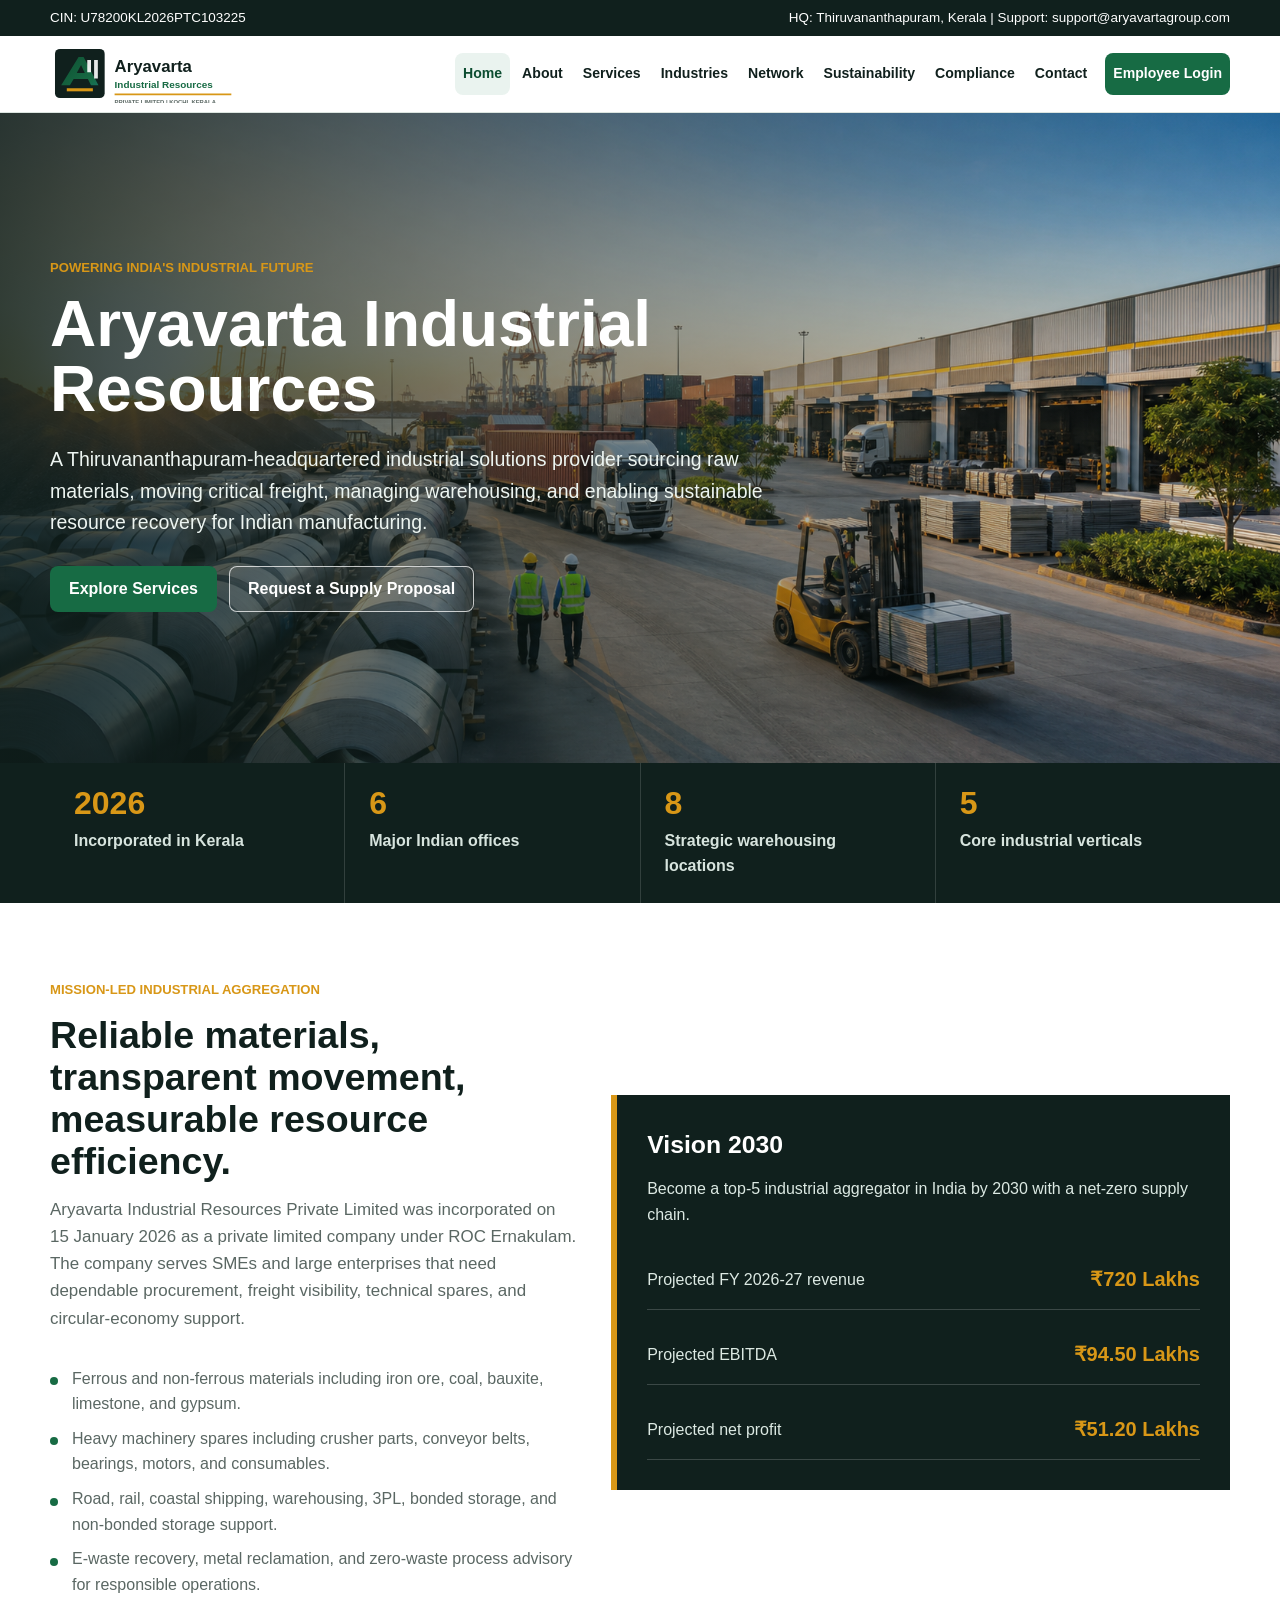
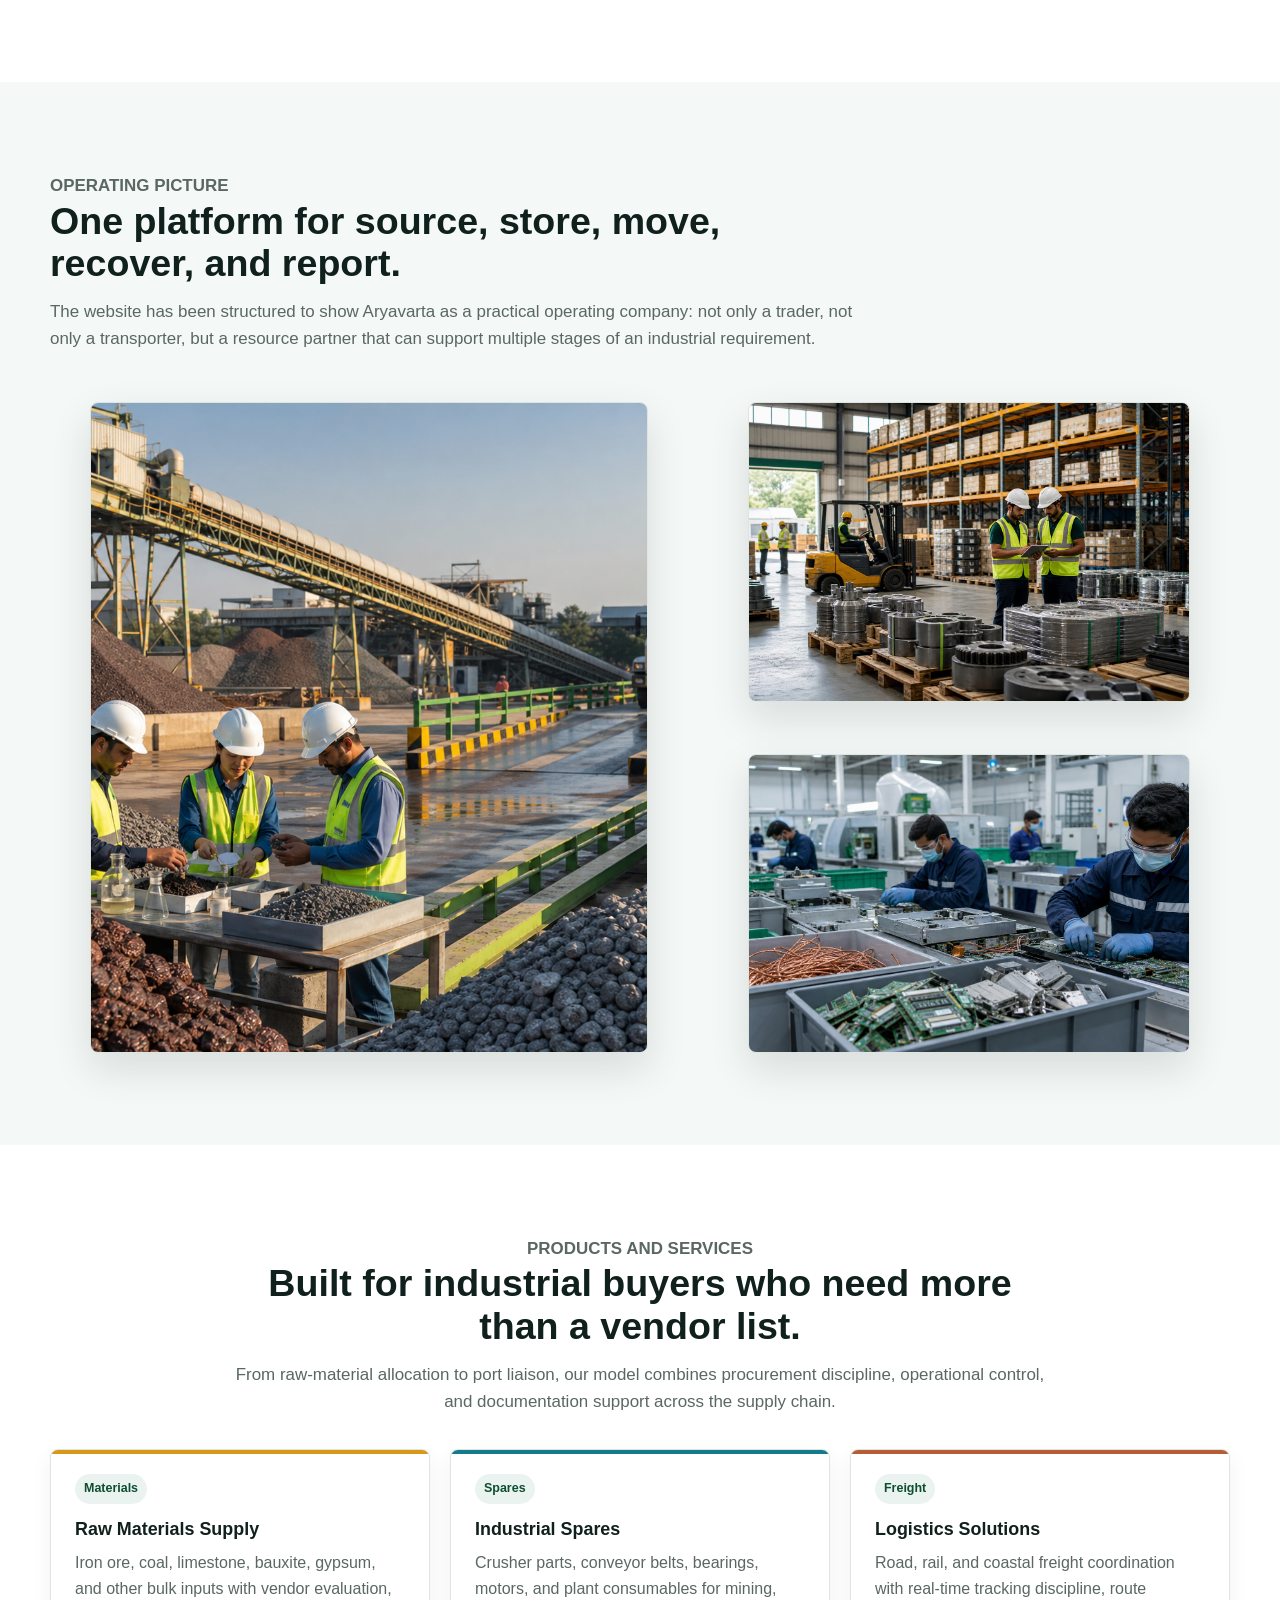
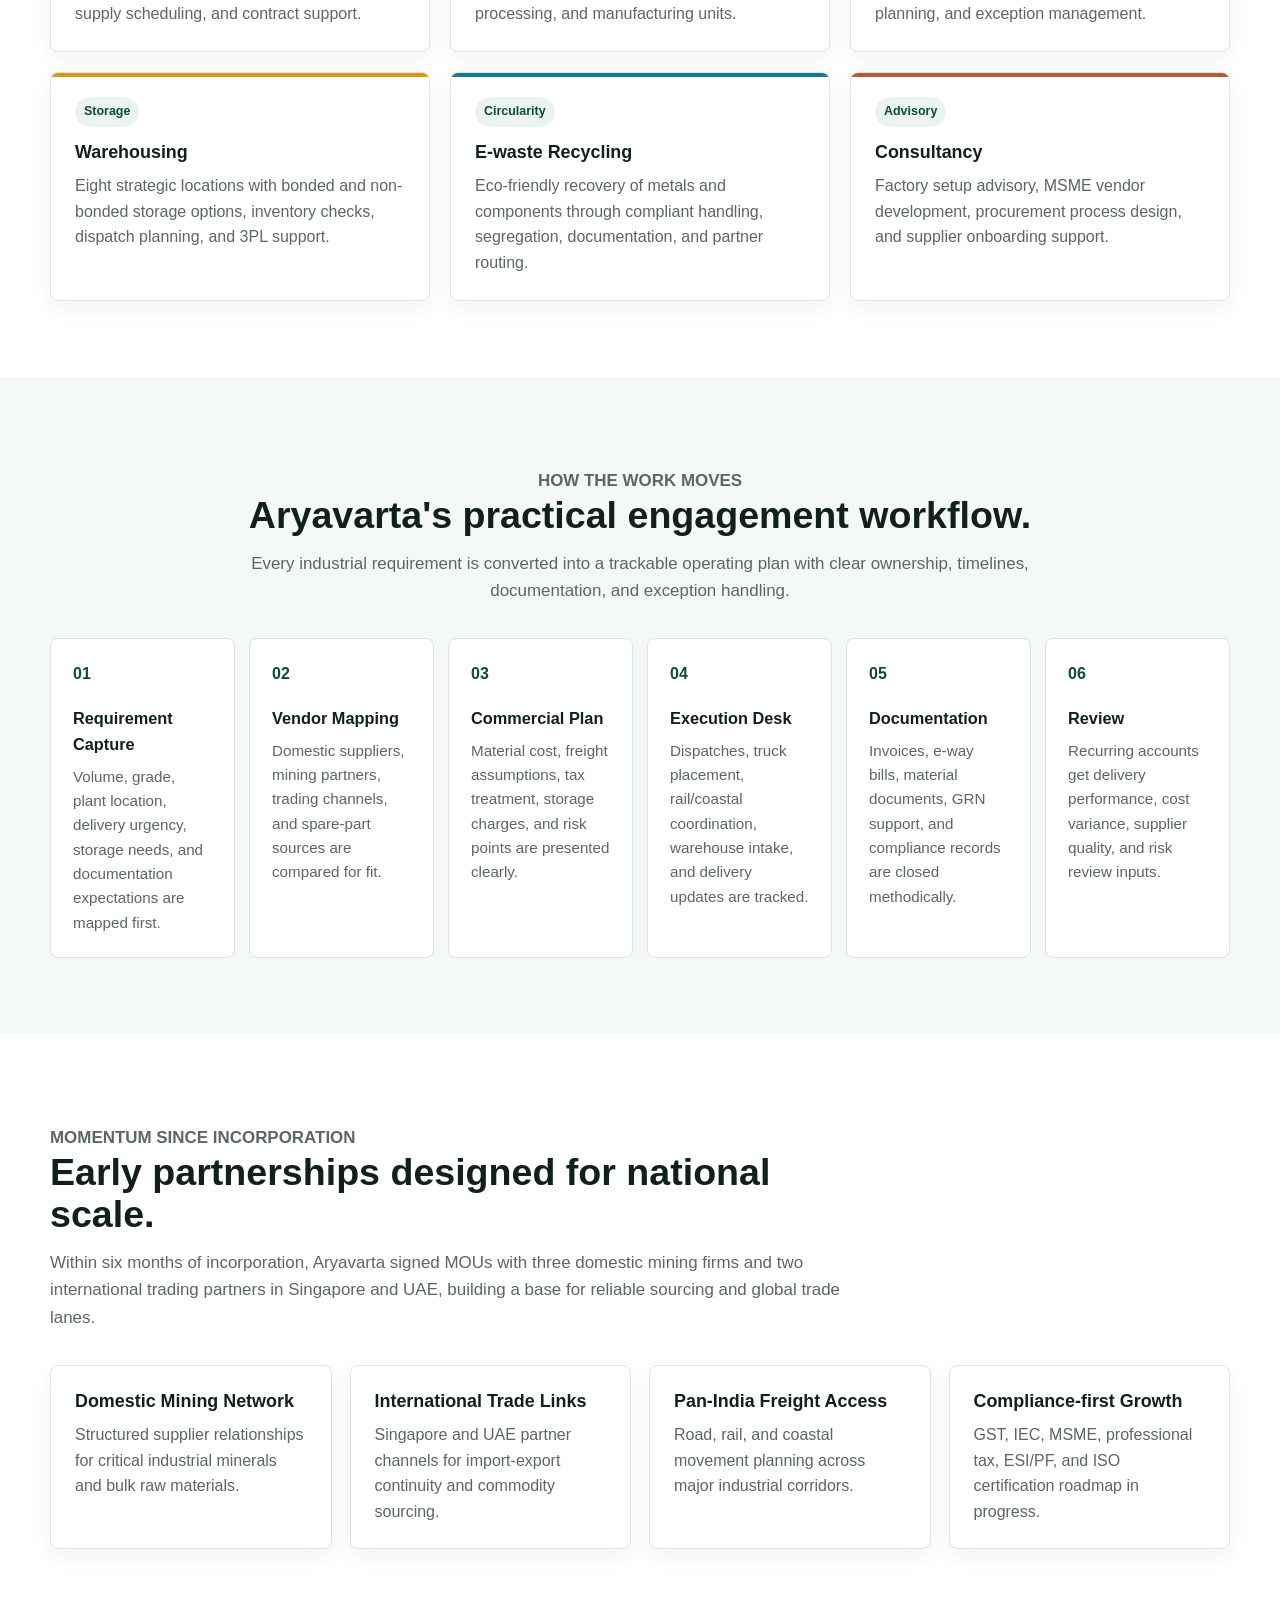
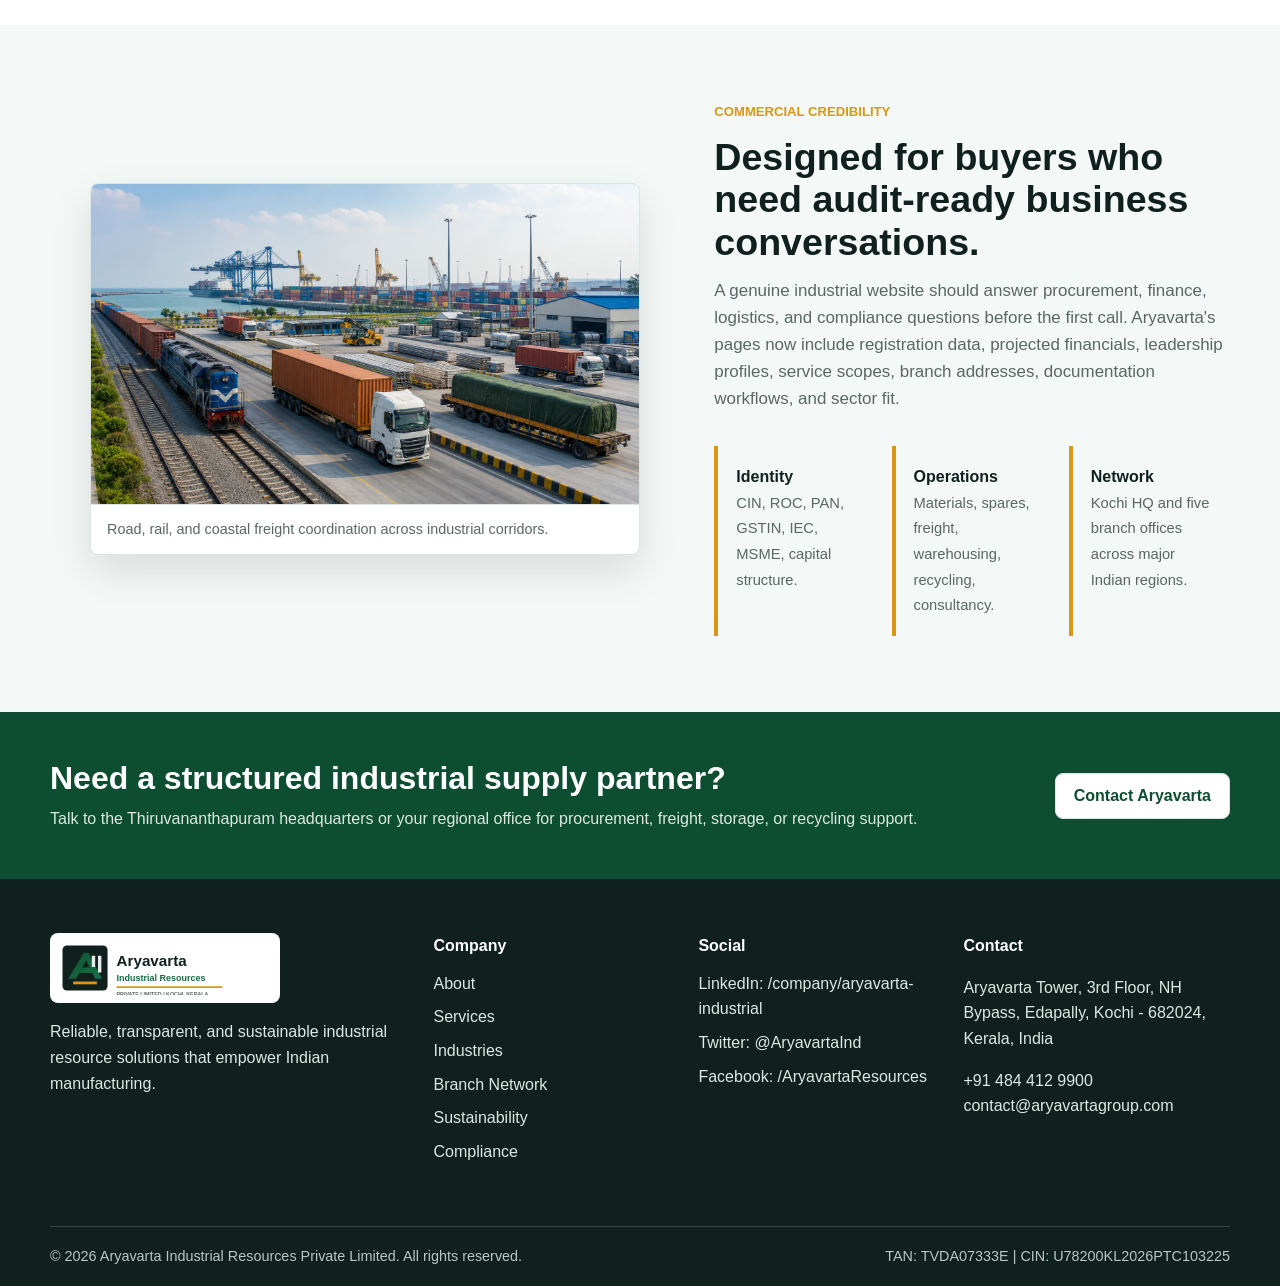
==== commit 6d09952f: "Update index.html" ====
--- a/index.html
+++ b/index.html
@@ -14,7 +14,7 @@
     <div class="top-strip">
       <div class="wrap">
         <span>CIN: U78200KL2026PTC103225</span>
-        <span>HQ: Kochi, Kerala | Support: support@aryavartaindustrial.com</span>
+        <span>HQ: Thiruvananthapuram, Kerala | Support: support@aryavartagroup.com</span>
       </div>
     </div>
     <nav class="navbar" aria-label="Primary navigation">
@@ -46,7 +46,7 @@
         <div class="hero-copy">
           <p class="eyebrow">Powering India's Industrial Future</p>
           <h1>Aryavarta Industrial Resources</h1>
-          <p class="lead">A Kochi-headquartered industrial solutions provider sourcing raw materials, moving critical freight, managing warehousing, and enabling sustainable resource recovery for Indian manufacturing.</p>
+          <p class="lead">A Thiruvananthapuram-headquartered industrial solutions provider sourcing raw materials, moving critical freight, managing warehousing, and enabling sustainable resource recovery for Indian manufacturing.</p>
           <div class="hero-actions">
             <a class="button" href="services.html">Explore Services</a>
             <a class="button secondary" href="contact.html">Request a Supply Proposal</a>
@@ -220,7 +220,7 @@
       <div class="wrap">
         <div>
           <h2>Need a structured industrial supply partner?</h2>
-          <p>Talk to the Kochi headquarters or your regional office for procurement, freight, storage, or recycling support.</p>
+          <p>Talk to the Thiruvananthapuram headquarters or your regional office for procurement, freight, storage, or recycling support.</p>
         </div>
         <a class="button light" href="contact.html">Contact Aryavarta</a>
       </div>
@@ -255,12 +255,12 @@
       <div>
         <h3>Contact</h3>
         <p>Aryavarta Tower, 3rd Floor, NH Bypass, Edapally, Kochi - 682024, Kerala, India</p>
-        <p>+91 484 412 9900<br>contact@aryavartaindustrial.com</p>
+        <p>+91 484 412 9900<br>contact@aryavartagroup.com</p>
       </div>
     </div>
     <div class="wrap footer-bottom">
       <span>&copy; 2026 Aryavarta Industrial Resources Private Limited. All rights reserved.</span>
-      <span>PAN: AABCA1234L | GSTIN: 32AABCA1234L1Z5</span>
+      <span>TAN: TVDA07333E | CIN: U78200KL2026PTC103225</span>
     </div>
   </footer>
   <script src="assets/js/main.js"></script>
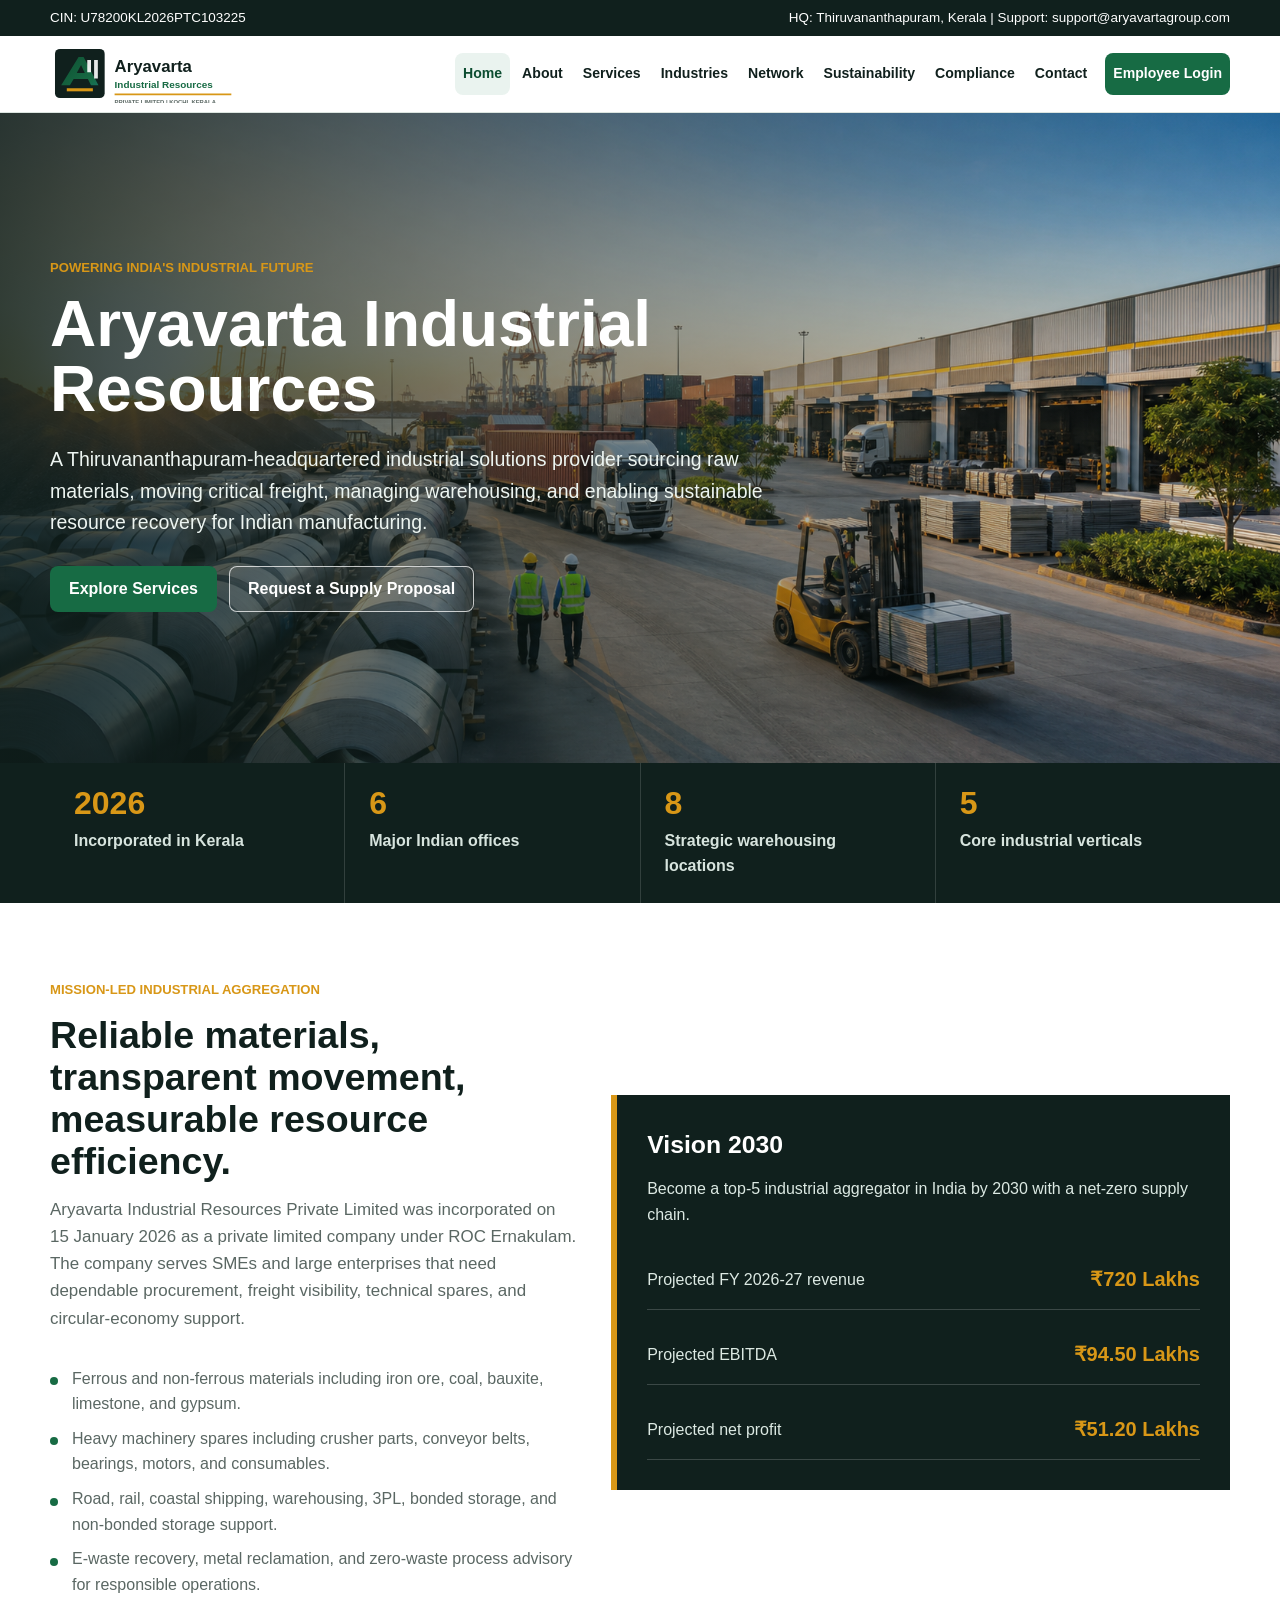
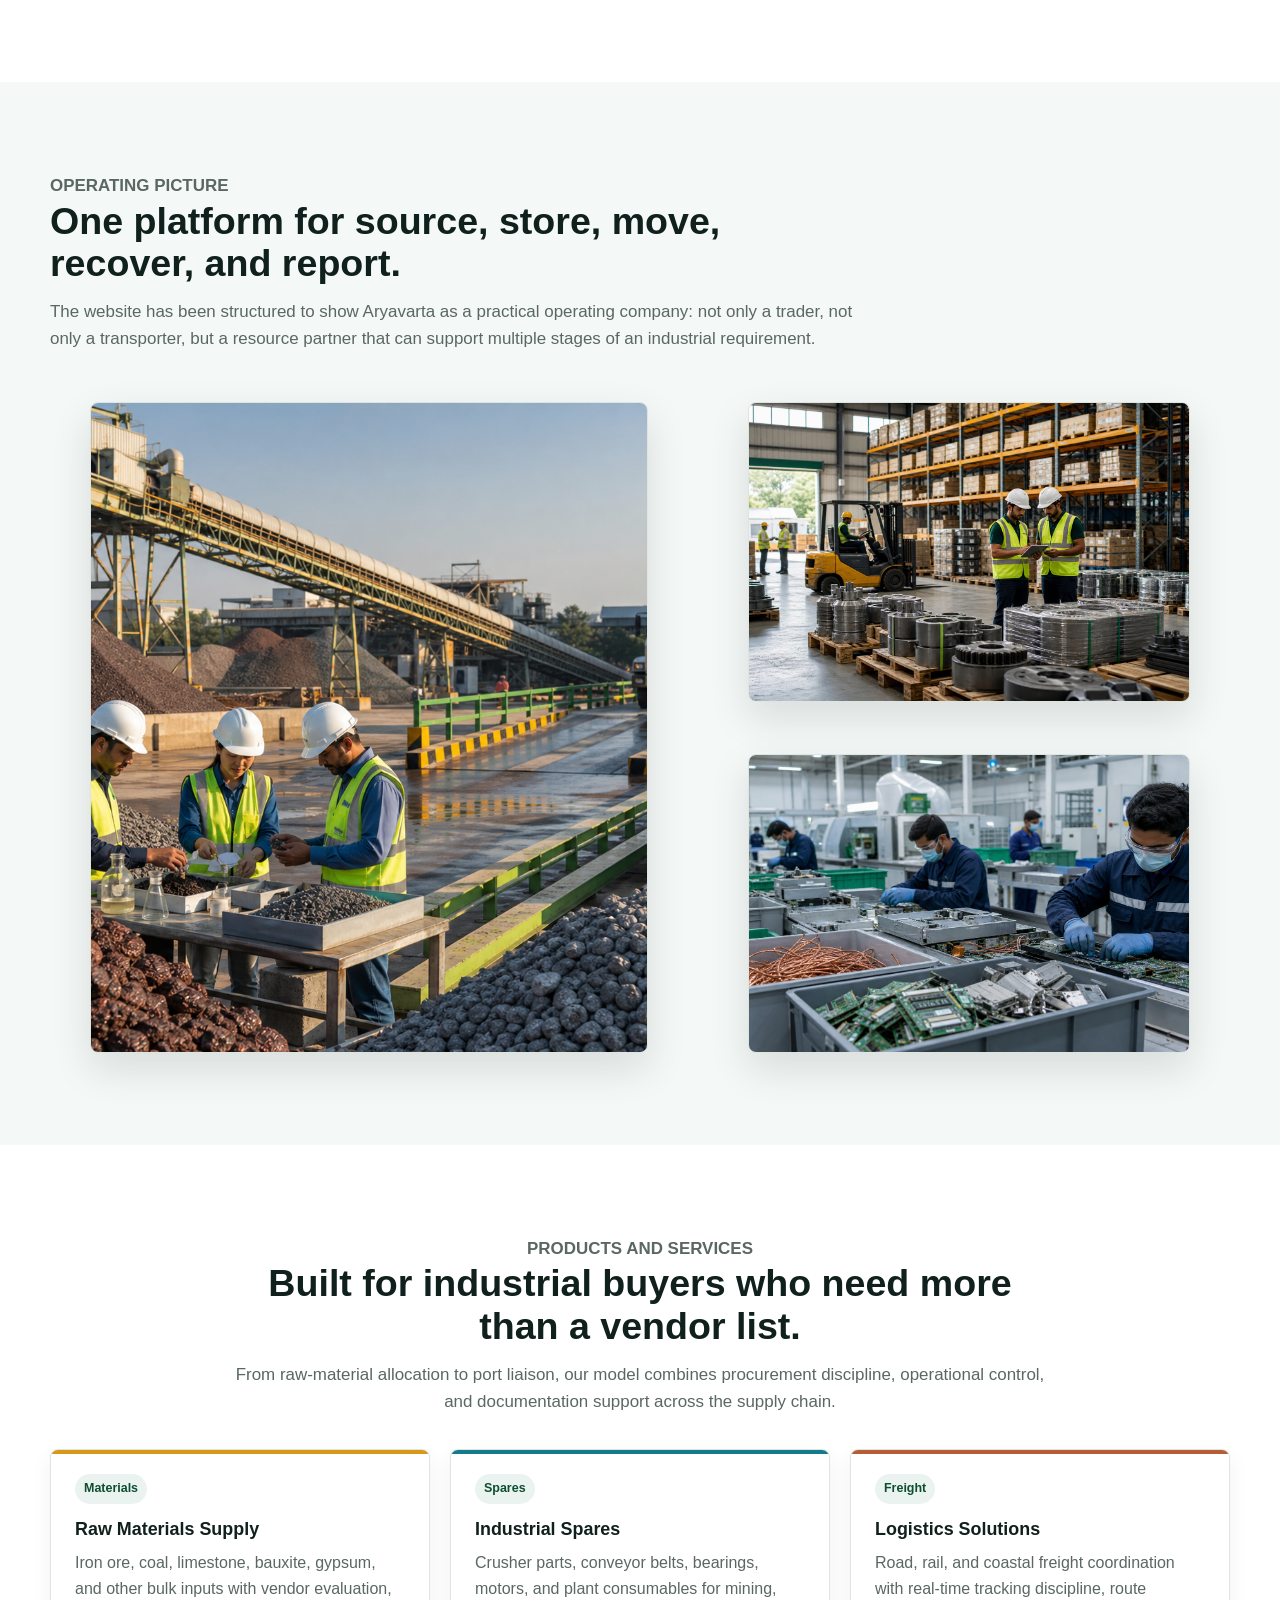
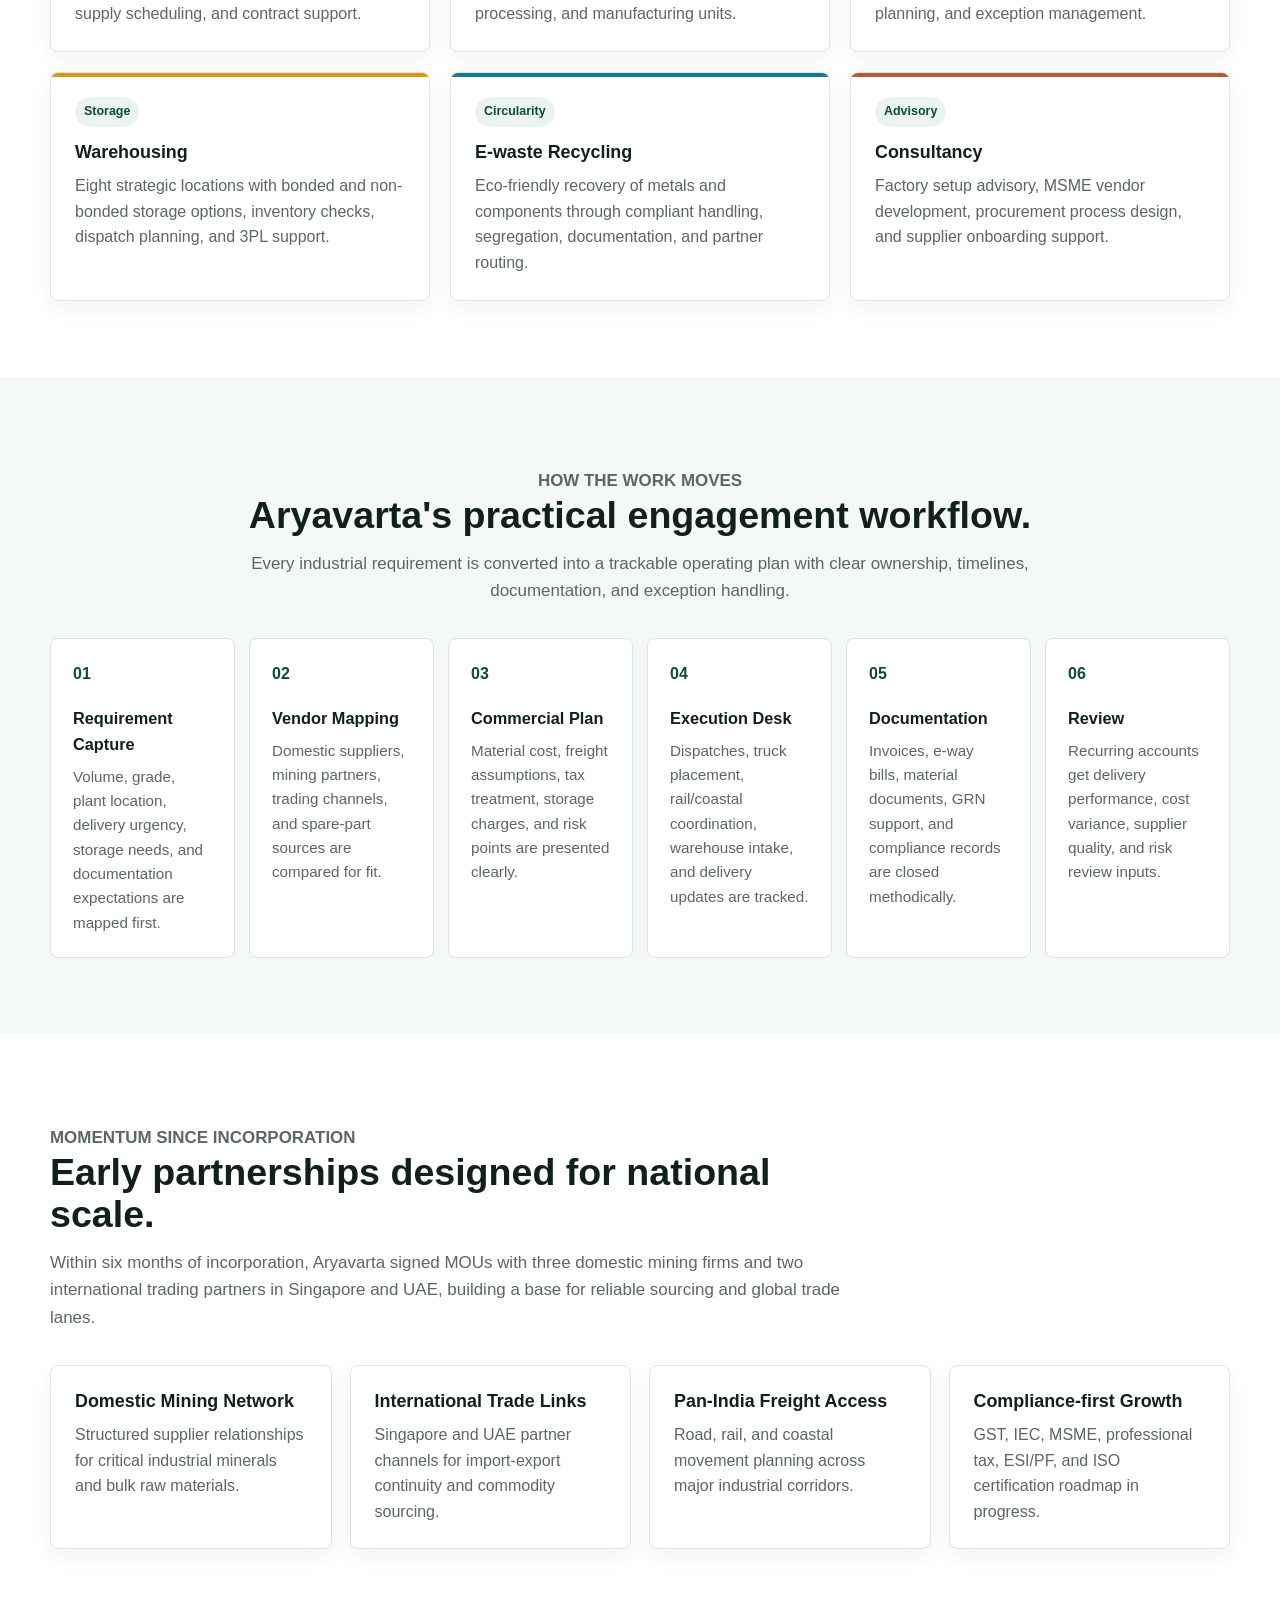
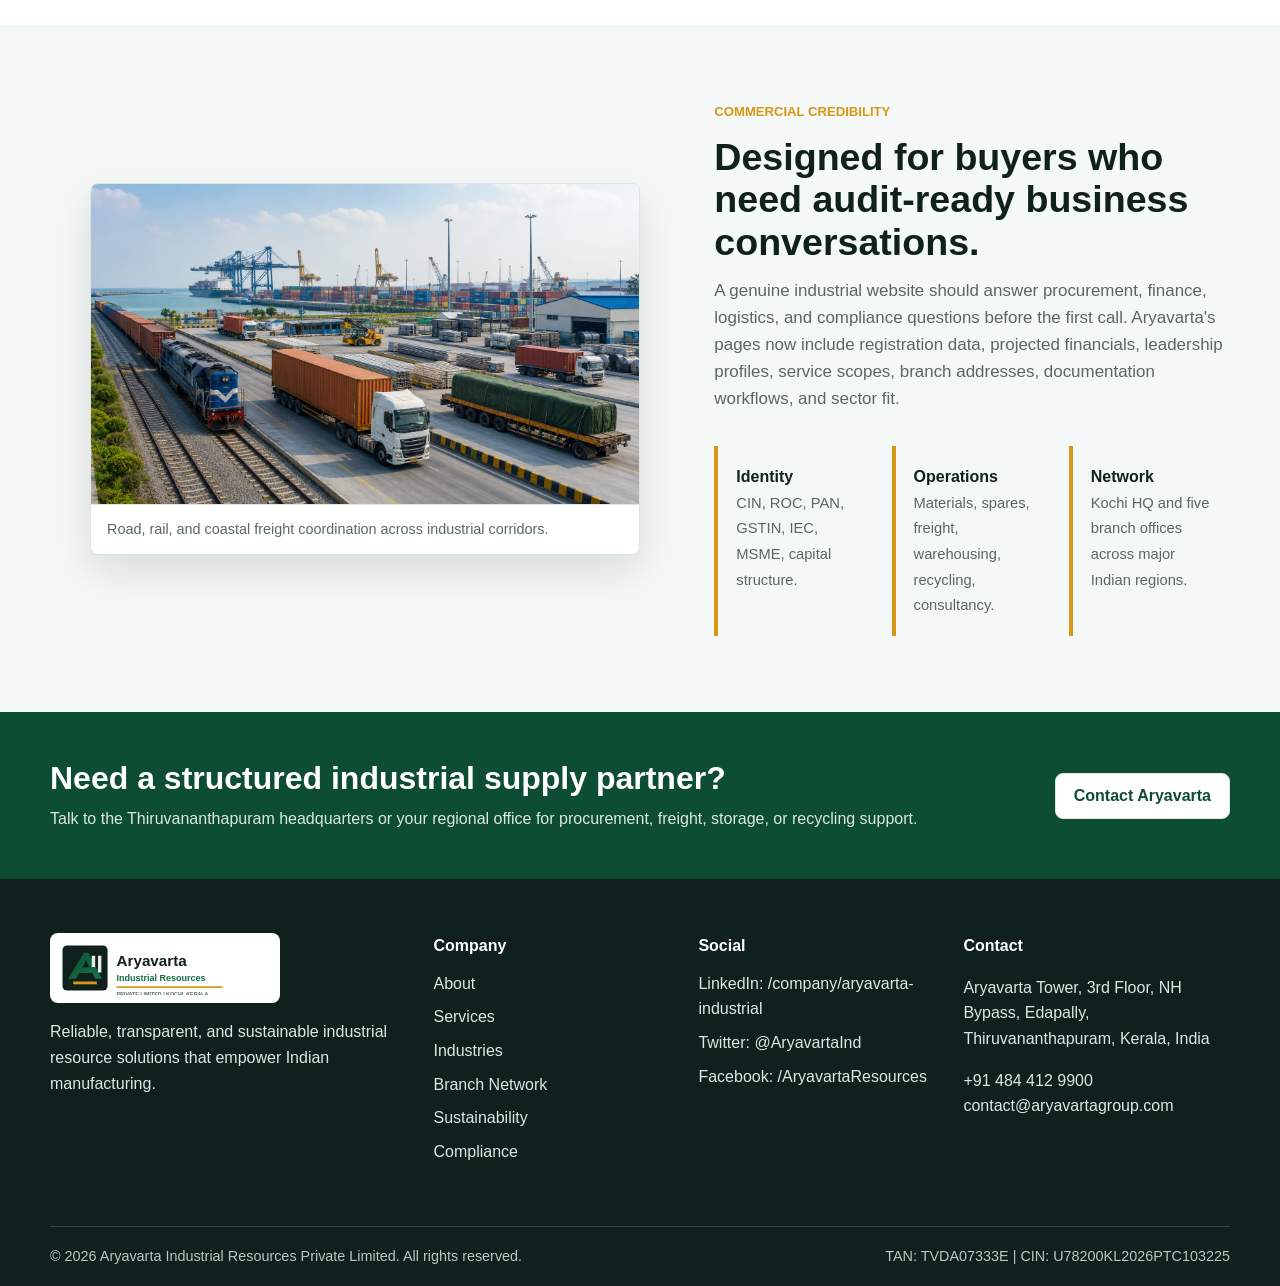
==== commit fd8c6bdd: "Update index.html" ====
--- a/index.html
+++ b/index.html
@@ -4,7 +4,7 @@
   <meta charset="utf-8">
   <meta name="viewport" content="width=device-width, initial-scale=1">
   <title>Aryavarta Industrial Resources Private Limited</title>
-  <meta name="description" content="Aryavarta Industrial Resources Private Limited is a Kochi-headquartered industrial solutions provider for raw materials, logistics, warehousing, spares, e-waste recycling, and MSME advisory.">
+  <meta name="description" content="Aryavarta Industrial Resources Private Limited is a Thiruvananthapuram-headquartered industrial solutions provider for raw materials, logistics, warehousing, spares, e-waste recycling, and MSME advisory.">
   <link rel="icon" href="assets/images/favicon.svg" type="image/svg+xml">
   <link rel="stylesheet" href="assets/css/styles.css">
 </head>
@@ -254,7 +254,7 @@
       </div>
       <div>
         <h3>Contact</h3>
-        <p>Aryavarta Tower, 3rd Floor, NH Bypass, Edapally, Kochi - 682024, Kerala, India</p>
+        <p>Aryavarta Tower, 3rd Floor, NH Bypass, Edapally, Thiruvananthapuram, Kerala, India</p>
         <p>+91 484 412 9900<br>contact@aryavartagroup.com</p>
       </div>
     </div>
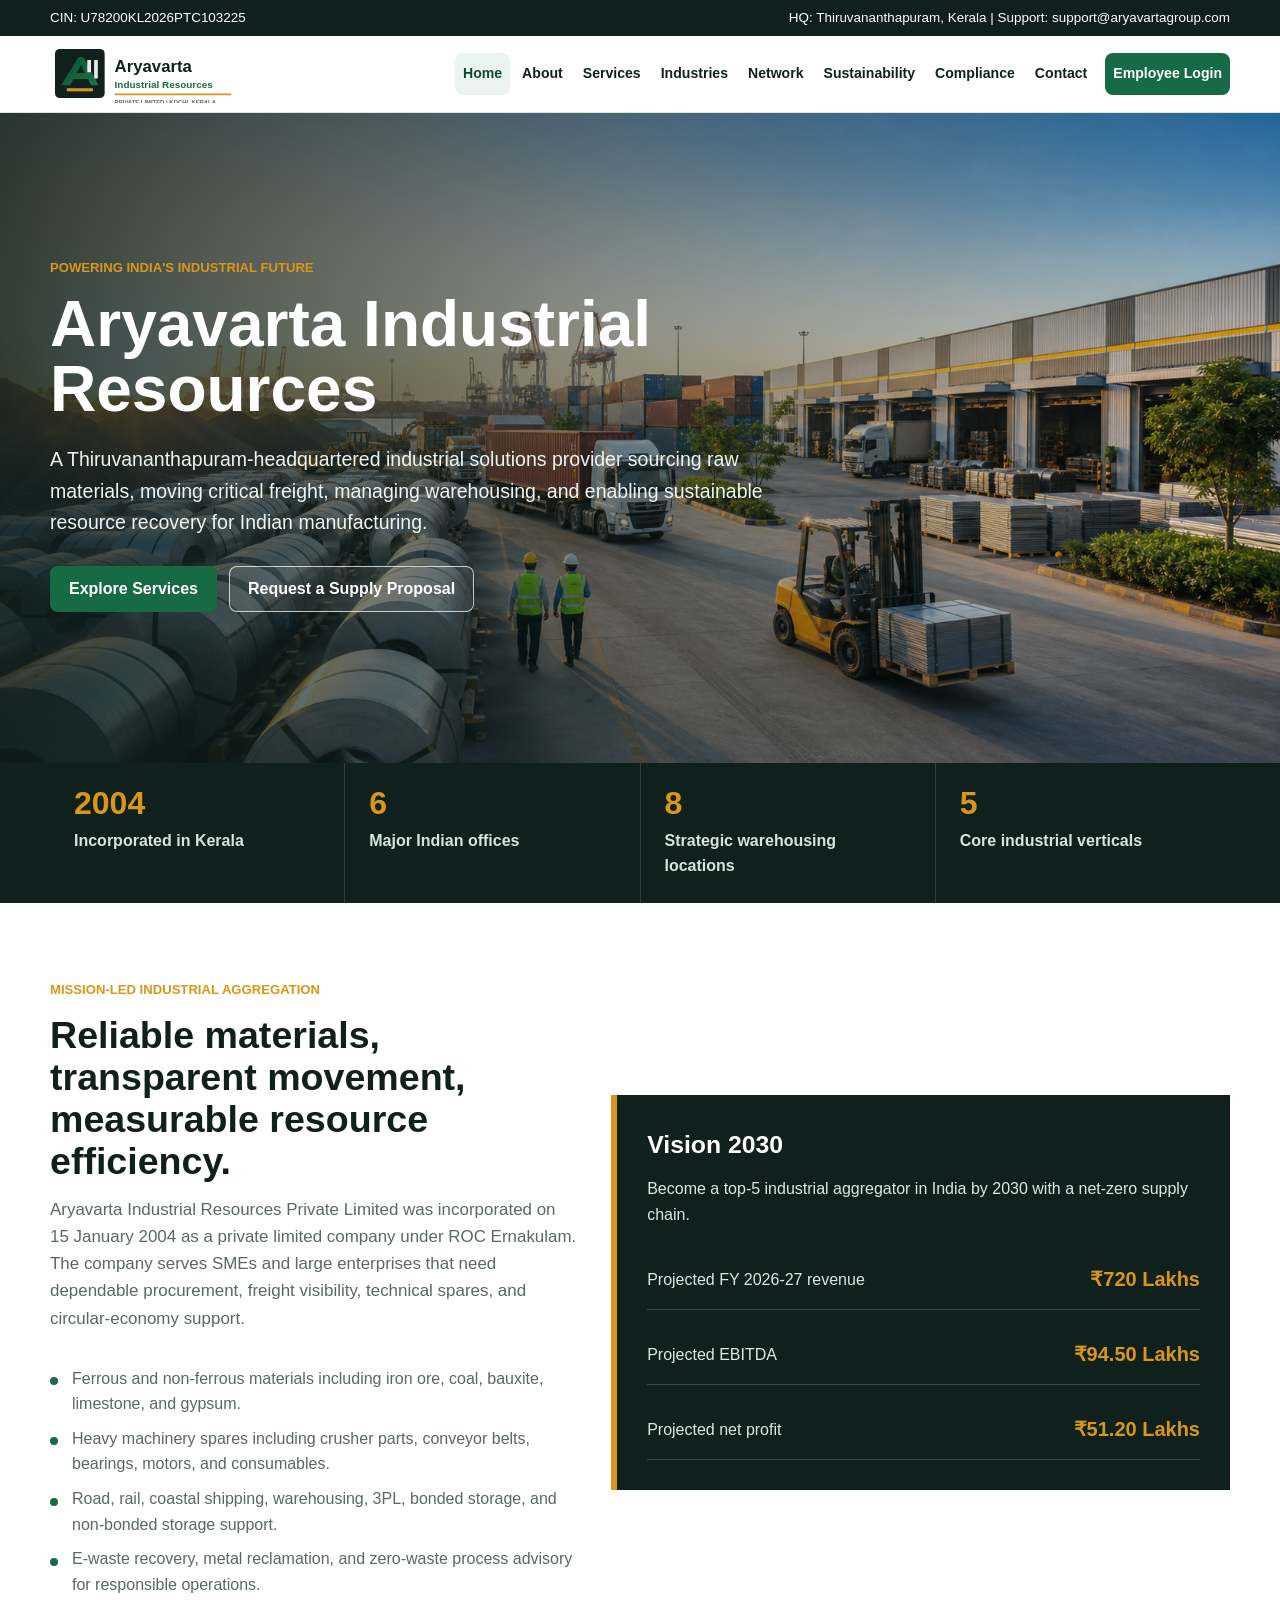
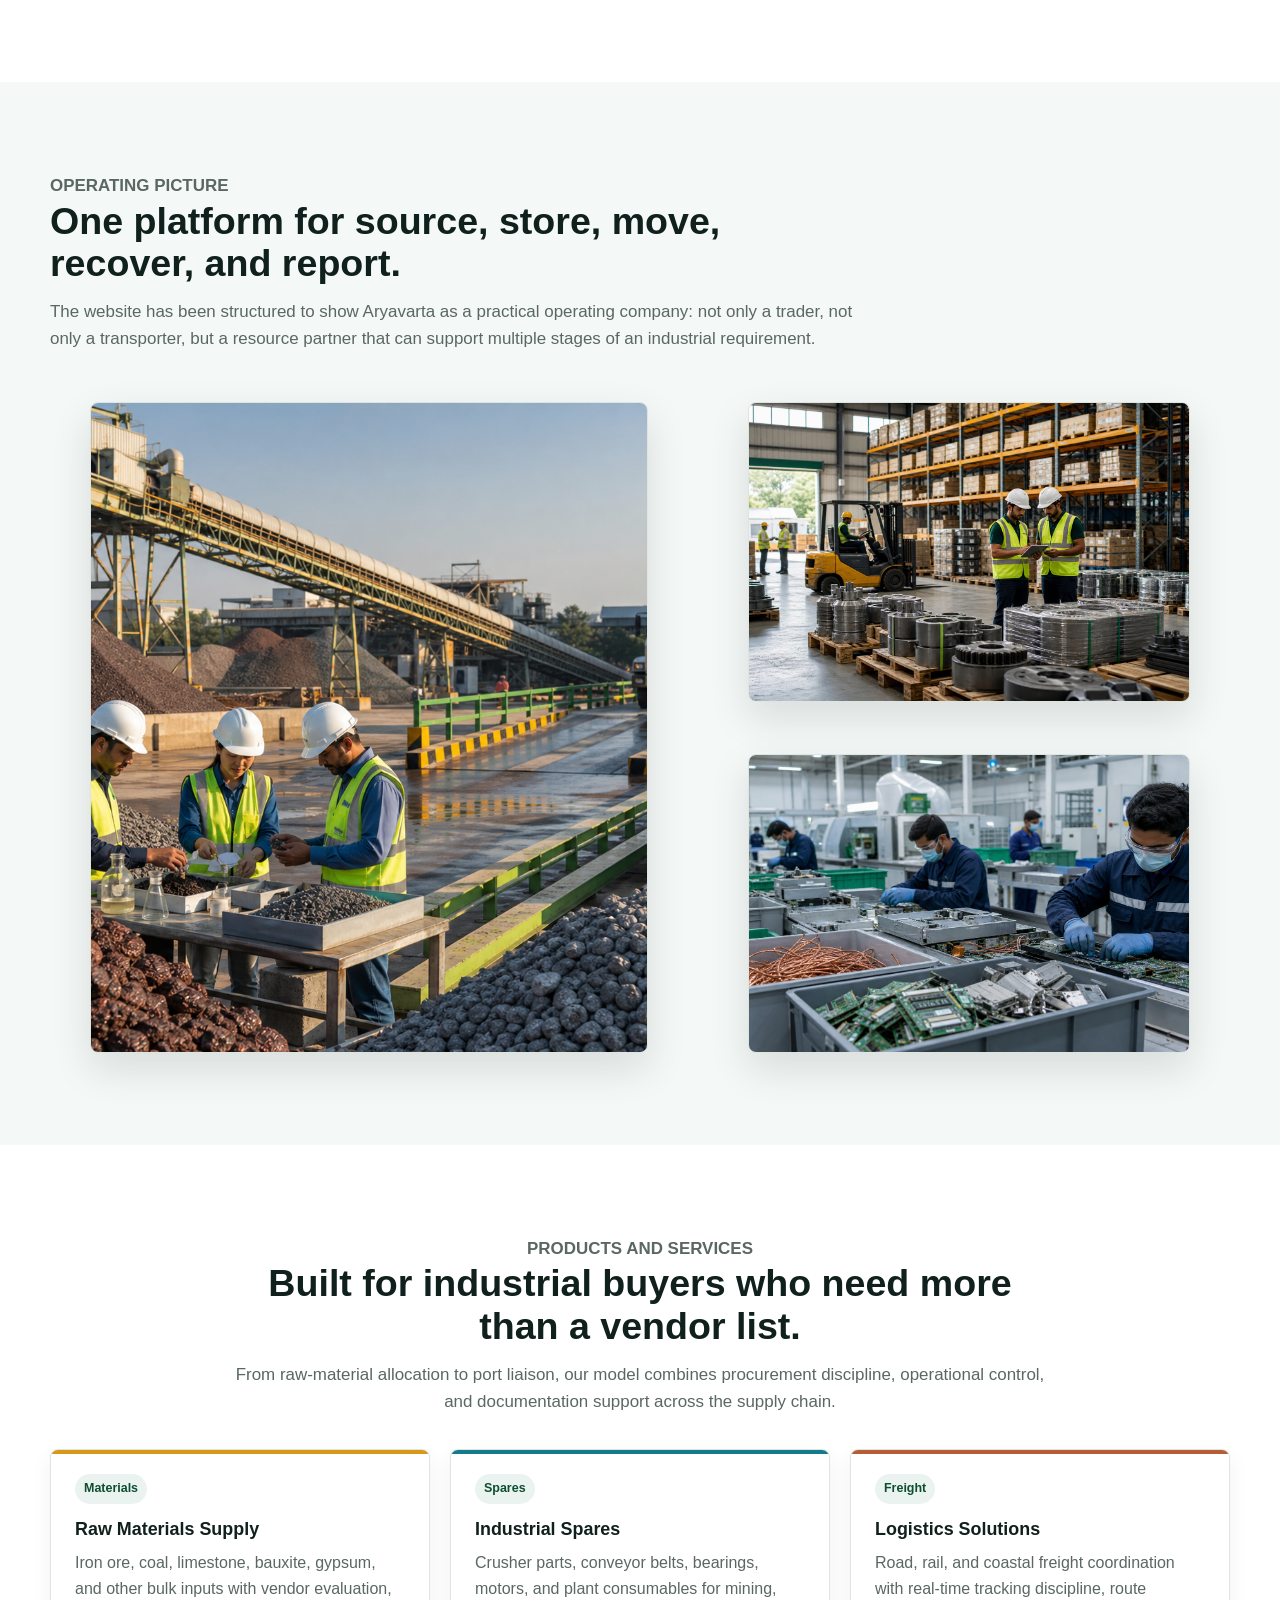
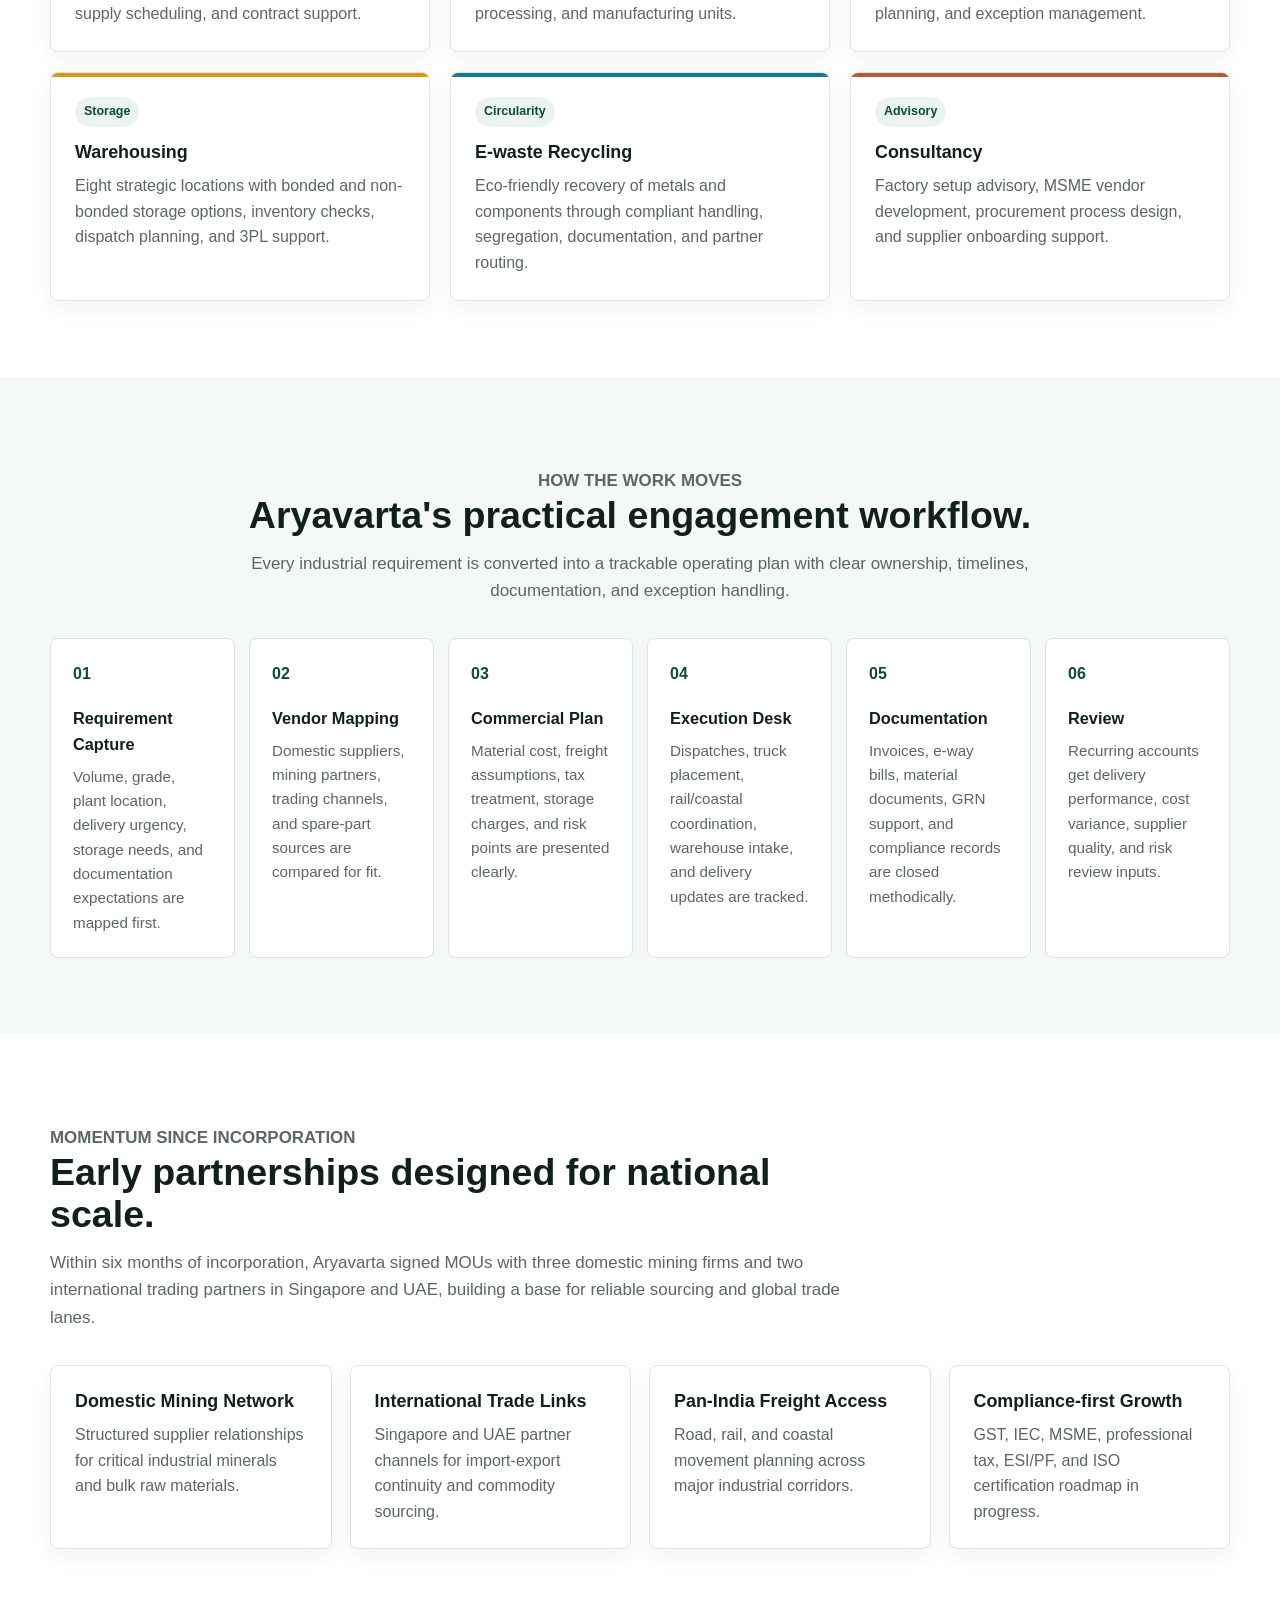
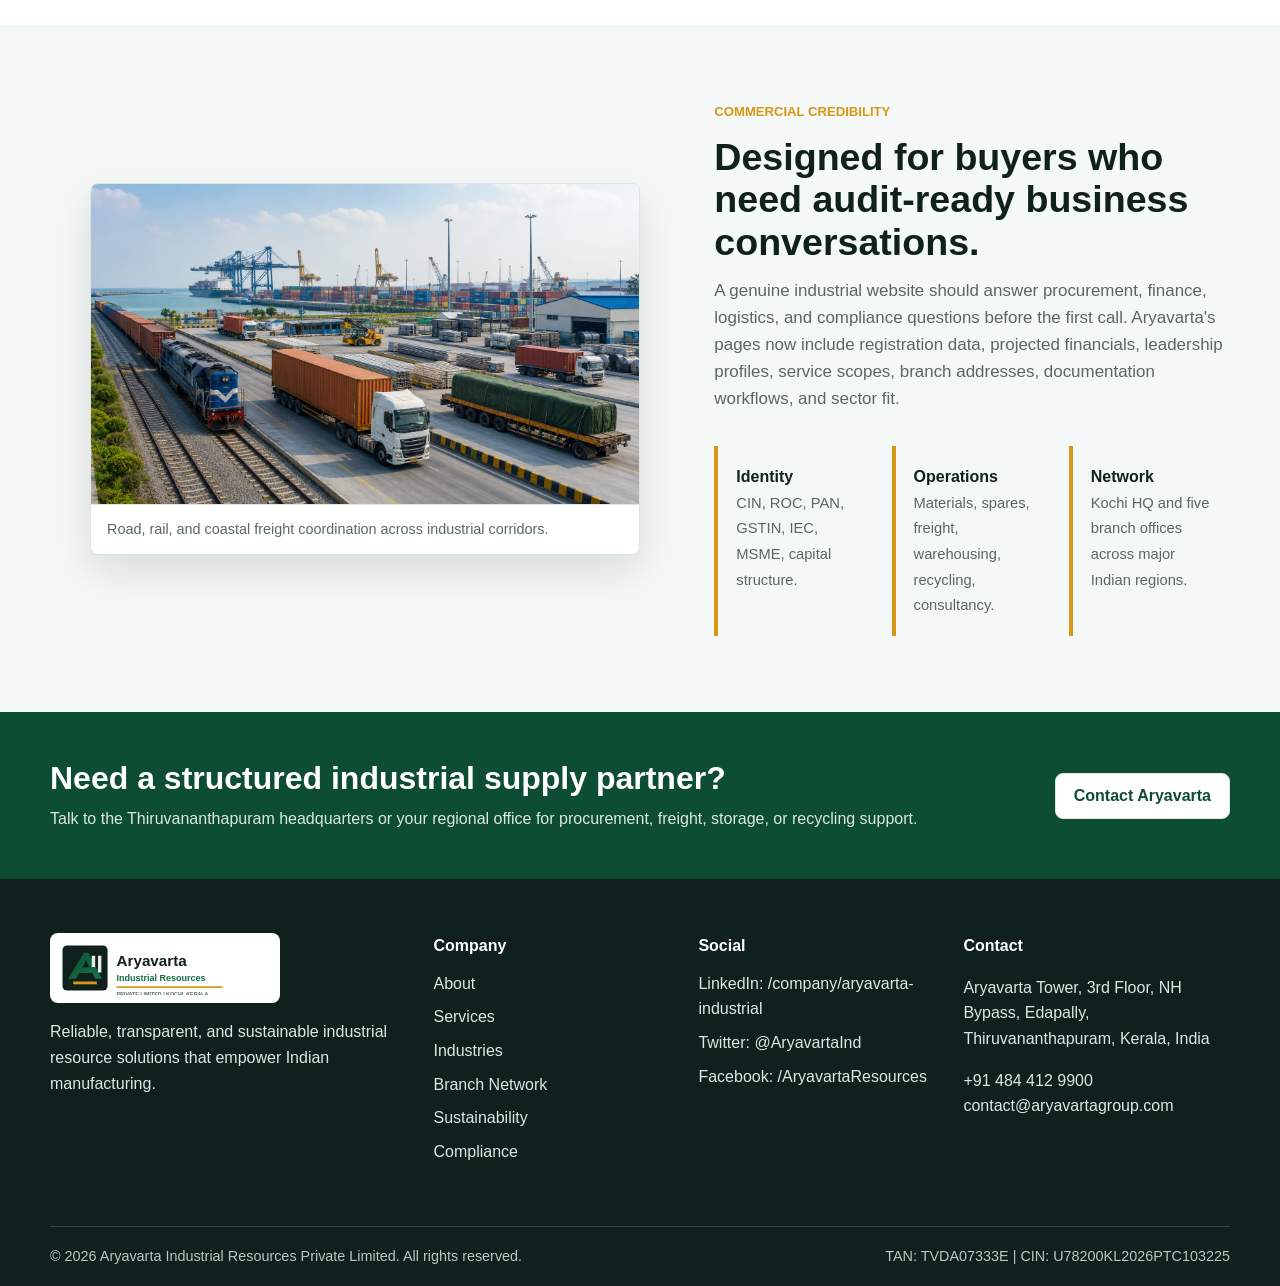
==== commit 14b540b9: "Update index.html" ====
--- a/index.html
+++ b/index.html
@@ -58,7 +58,7 @@
     <section class="stats-band" aria-label="Company highlights">
       <div class="wrap">
         <div class="stats-grid">
-          <div class="stat"><strong>2026</strong><span>Incorporated in Kerala</span></div>
+          <div class="stat"><strong>2004</strong><span>Incorporated in Kerala</span></div>
           <div class="stat"><strong>6</strong><span>Major Indian offices</span></div>
           <div class="stat"><strong>8</strong><span>Strategic warehousing locations</span></div>
           <div class="stat"><strong>5</strong><span>Core industrial verticals</span></div>
@@ -72,7 +72,7 @@
           <p class="eyebrow">Mission-led industrial aggregation</p>
           <div class="section-header">
             <h2>Reliable materials, transparent movement, measurable resource efficiency.</h2>
-            <p>Aryavarta Industrial Resources Private Limited was incorporated on 15 January 2026 as a private limited company under ROC Ernakulam. The company serves SMEs and large enterprises that need dependable procurement, freight visibility, technical spares, and circular-economy support.</p>
+            <p>Aryavarta Industrial Resources Private Limited was incorporated on 15 January 2004 as a private limited company under ROC Ernakulam. The company serves SMEs and large enterprises that need dependable procurement, freight visibility, technical spares, and circular-economy support.</p>
           </div>
           <ul class="check-list">
             <li>Ferrous and non-ferrous materials including iron ore, coal, bauxite, limestone, and gypsum.</li>
